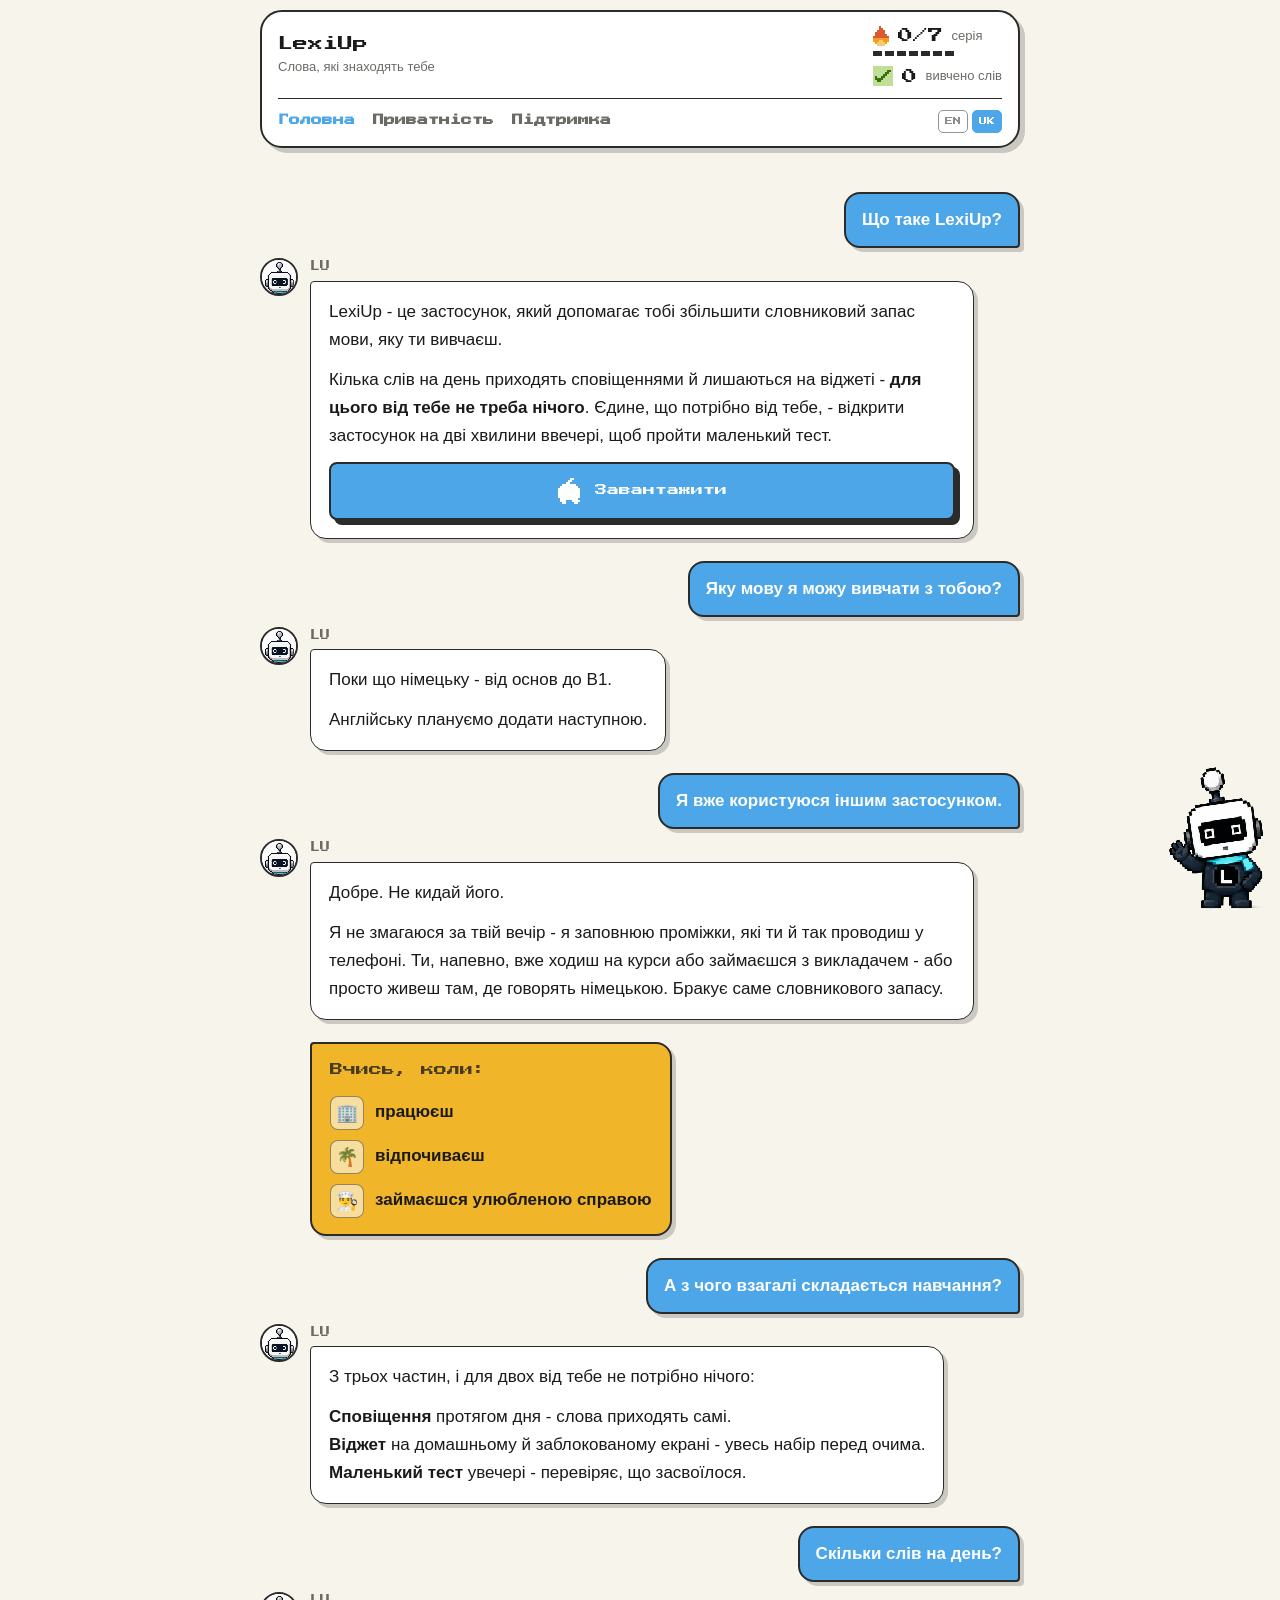
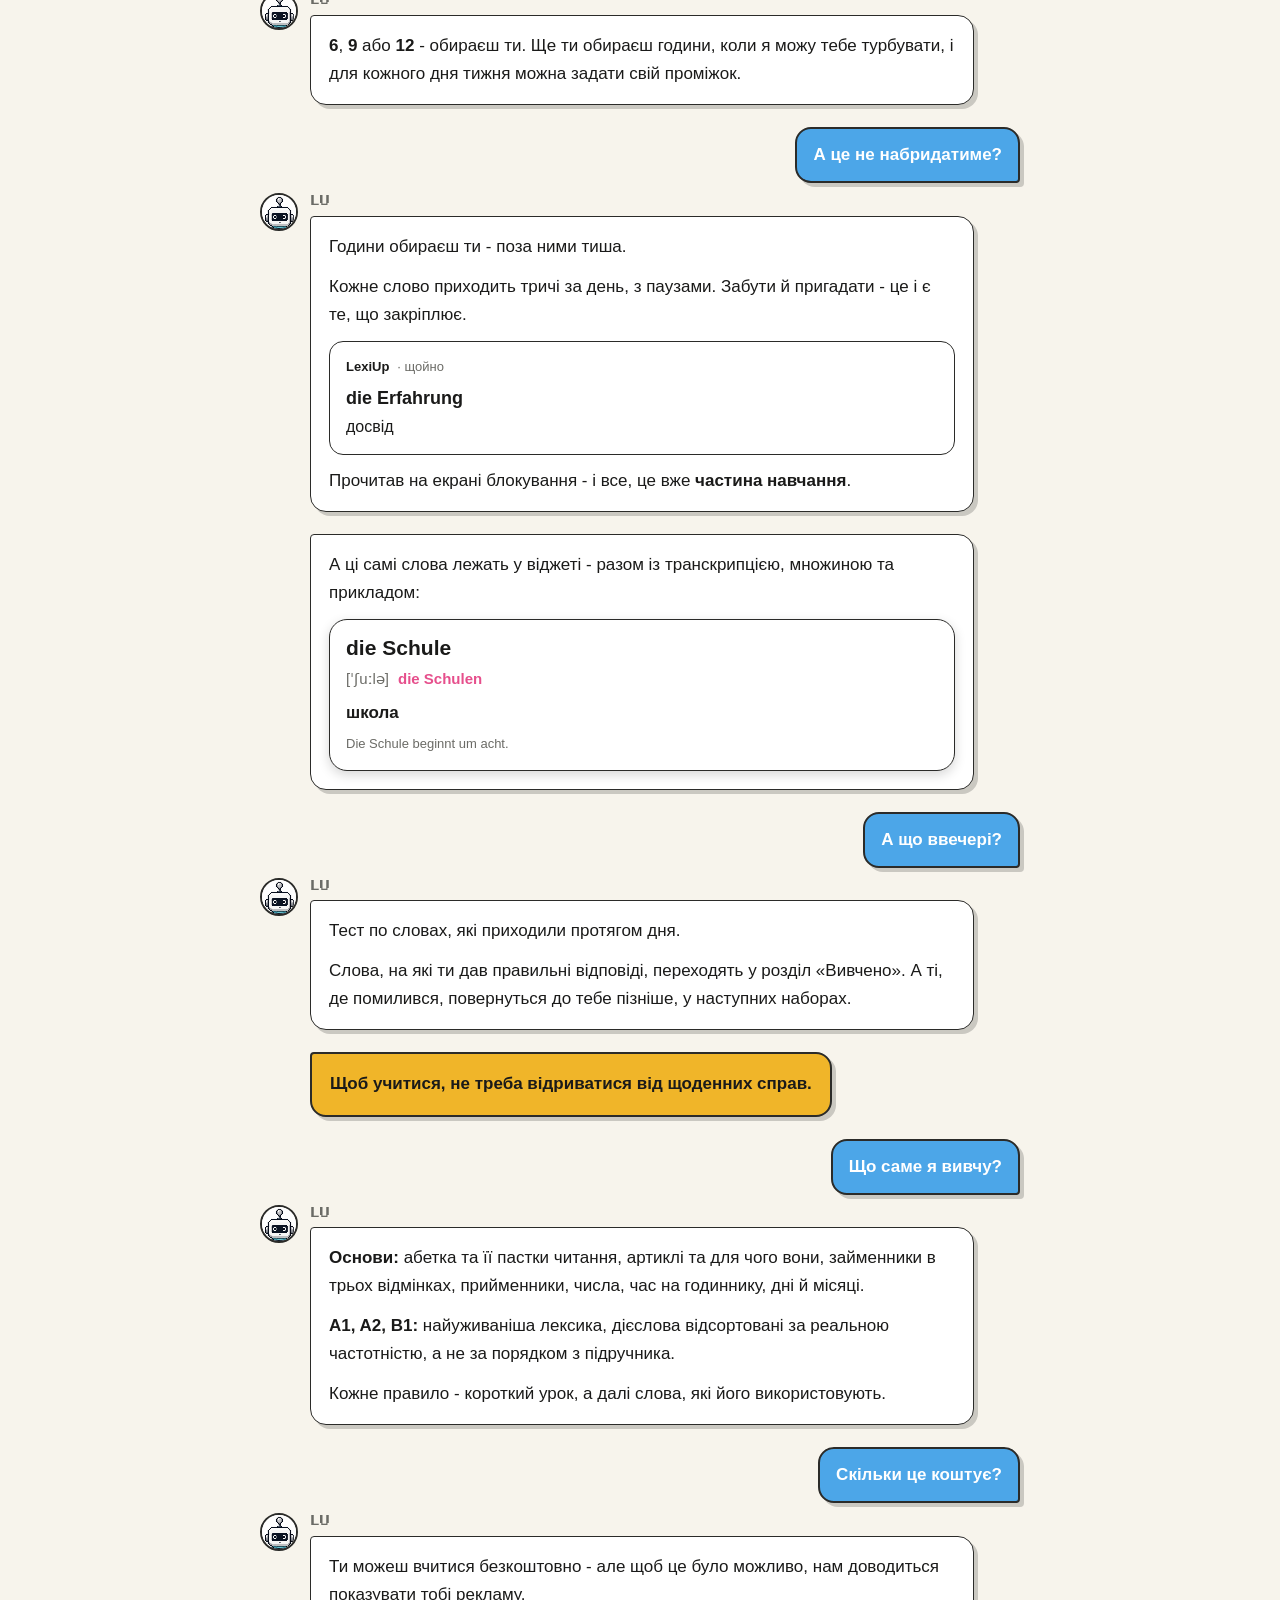
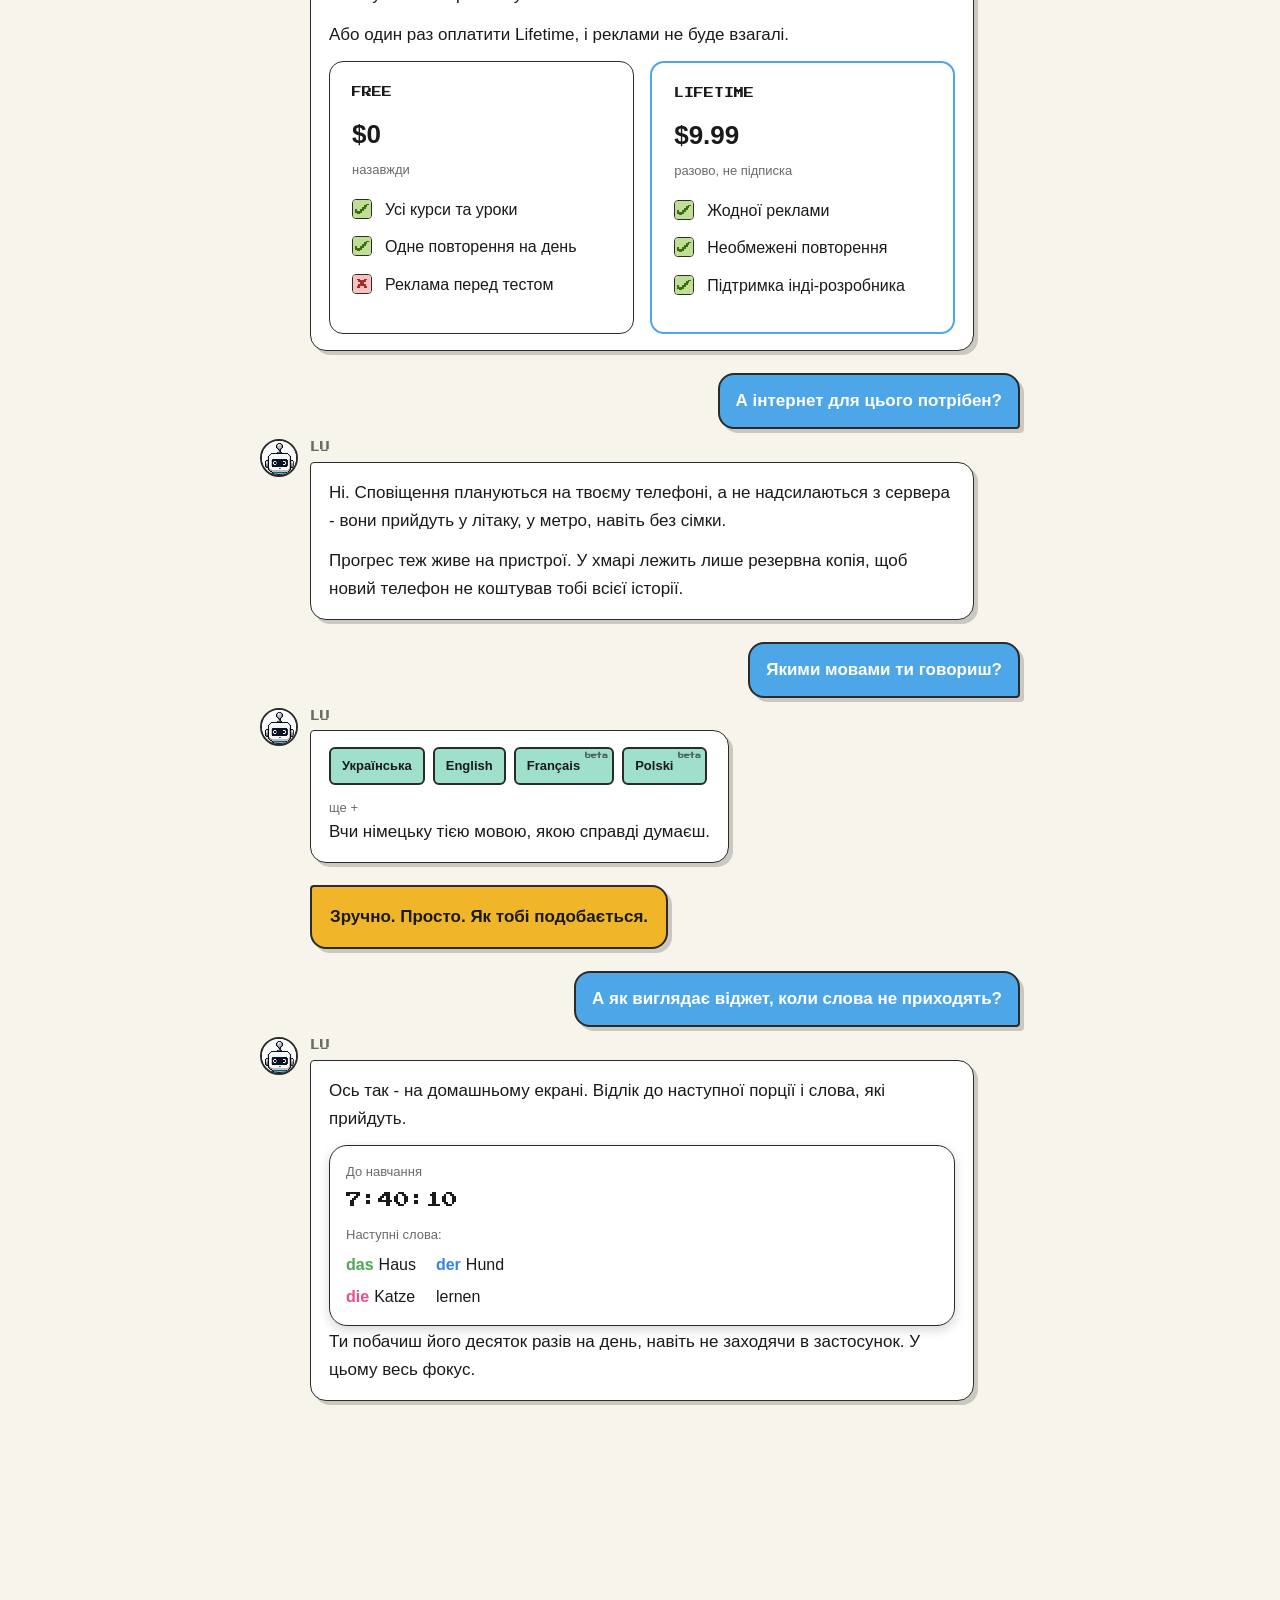
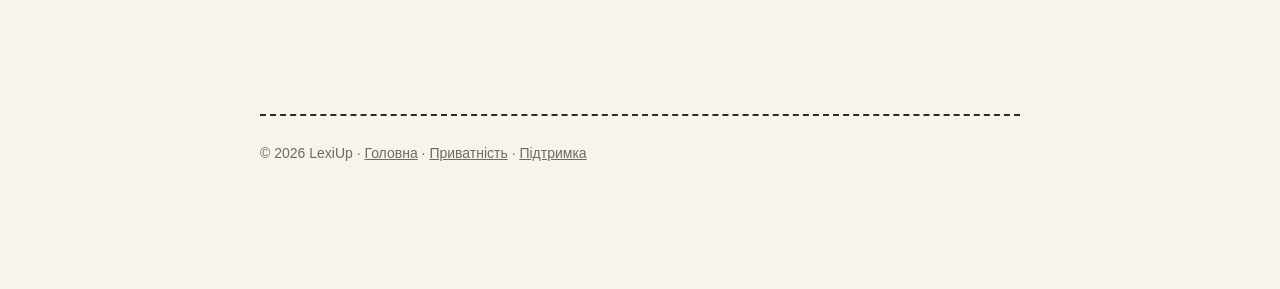
==== ua/index.html @ 1f59432d "site: the squash works on the left pose too The per-pose sway is three classes deep, the poke rule w" ====
<!DOCTYPE html>
<html lang="uk">
<head>
<meta charset="utf-8">
<meta name="viewport" content="width=device-width, initial-scale=1">
<link rel="icon" type="image/png" href="/assets/LU_Avatar.png">
<link rel="apple-touch-icon" href="/assets/LU_Avatar.png">
<title>LexiUp - розмова з ЛУ</title>
<style>
@font-face {
    font-family: "PressStart2P";
    src: url("/assets/PressStart2P-Regular.ttf") format("truetype");
    font-display: swap;
}

:root {
    /* Straight from PixelKit.swift */
    --bg: #f7f4ec;
    --card: #ffffff;
    --outline: #2b2b29;
    --shadow: rgba(43, 43, 41, 0.22);
    --text: #1a1a19;
    --muted: #6b6b66;
    --accent: #4ca6e8;
    --mint: #9ee0cc;
    --success: #70bf45;
    --celebrate: #f0b529;
    --der: #3385e6;
    --die: #e64f8c;
    --das: #4ca854;
}

@media (prefers-color-scheme: dark) {
    :root {
        --bg: #171714;
        --card: #262624;
        --outline: #70706b;
        --shadow: rgba(112, 112, 107, 0.22);
        --text: #f2f0ea;
        --muted: #9a9a92;
    }
}

* { box-sizing: border-box; }

body {
    margin: 0;
    padding: 0 20px 72px;
    background: var(--bg);
    color: var(--text);
    font: 17px/1.65 -apple-system, BlinkMacSystemFont, "Segoe UI", Roboto, sans-serif;
    -webkit-text-size-adjust: 100%;
}

.wrap { max-width: 760px; margin: 0 auto; }

/* ---- header ---- */

.topbar {
    display: flex;
    align-items: center;
    gap: 16px;
    padding: 34px 0 22px;
    flex-wrap: wrap;
}

.topbar img {
    width: 56px;
    height: 56px;
    border-radius: 50%;
    border: 2px solid var(--outline);
    background: var(--card);
    box-shadow: 4px 4px 0 var(--shadow);
    image-rendering: pixelated;
}

.name {
    font-family: "PressStart2P", ui-monospace, monospace;
    font-size: 18px;
    line-height: 1.3;
}

.tag { color: var(--muted); font-size: 14px; margin-top: 6px; }

/* ---- app-style progress chips (a mock of the app header, sample numbers) ---- */

.stats { margin-left: auto; display: flex; gap: 10px; }

.stat {
    display: flex;
    align-items: center;
    gap: 7px;
    background: var(--card);
    border: 2px solid var(--outline);
    border-radius: 8px;
    padding: 8px 11px;
    box-shadow: 3px 3px 0 var(--shadow);
}

.stat .num {
    font-family: "PressStart2P", ui-monospace, monospace;
    font-size: 12px;
    line-height: 1;
}

.stat .cap { font-size: 10px; color: var(--muted); line-height: 1.2; }
.stat .glyph { width: 16px; height: 16px; }

.bar {
    display: flex;
    align-items: center;
    gap: 10px;
    flex-wrap: wrap;
    padding: 4px 0 14px;
    margin-bottom: 30px;
    border-bottom: 2px solid var(--outline);
}

.langswitch { margin-left: auto; display: flex; gap: 6px; }

.langswitch a {
    font-family: "PressStart2P", ui-monospace, monospace;
    font-size: 9px;
    text-decoration: none;
    color: var(--text);
    border: 2px solid var(--outline);
    border-radius: 5px;
    padding: 7px 8px;
    background: var(--card);
}

.langswitch a.on { background: var(--accent); color: #fff; }

nav { display: flex; gap: 10px; flex-wrap: wrap; }

nav a {
    font-size: 13px;
    font-weight: 600;
    text-decoration: none;
    color: var(--text);
    background: var(--card);
    border: 2px solid var(--outline);
    border-radius: 6px;
    padding: 8px 14px;
    box-shadow: 3px 3px 0 var(--shadow);
    transition: transform .08s ease-out, box-shadow .08s ease-out;
}

nav a:hover { transform: translate(1px, 1px); box-shadow: 2px 2px 0 var(--shadow); }
nav a.current { background: var(--accent); color: #fff; }

/* ---- type ---- */

h1 {
    font-family: "PressStart2P", ui-monospace, monospace;
    font-size: 23px;
    line-height: 1.55;
    margin: 0 0 18px;
}

h2 {
    font-size: 21px;
    margin: 52px 0 14px;
    padding-left: 12px;
    border-left: 4px solid var(--accent);
}

h3 { font-size: 17px; margin: 26px 0 8px; }

.lede { font-size: 19px; line-height: 1.6; color: var(--text); margin-bottom: 26px; }

.updated {
    display: inline-block;
    font-family: "PressStart2P", ui-monospace, monospace;
    font-size: 9px;
    color: var(--muted);
    border: 2px solid var(--outline);
    border-radius: 5px;
    padding: 6px 9px;
    margin-bottom: 30px;
}

p { margin: 0 0 16px; }
ul { margin: 0 0 16px; padding-left: 22px; }
li { margin-bottom: 9px; }
a { color: var(--accent); }

/* ---- App Store button ---- */

.getwrap { margin: 30px 0 8px; }

.get {
    display: inline-flex;
    align-items: center;
    gap: 13px;
    text-decoration: none;
    background: var(--accent);
    color: #fff;
    border: 2px solid var(--outline);
    border-radius: 8px;
    padding: 14px 22px;
    box-shadow: 5px 5px 0 var(--outline);
    transition: transform .08s ease-out, box-shadow .08s ease-out;
}

.get:hover { transform: translate(2px, 2px); box-shadow: 3px 3px 0 var(--outline); }
.get .apple { display: block; }
.get .small { font-size: 11px; opacity: .9; line-height: 1.2; }
.get .big { font-family: "PressStart2P", ui-monospace, monospace; font-size: 12px; margin-top: 5px; }

.soon {
    display: inline-block;
    font-size: 12px;
    font-weight: 600;
    color: var(--text);
    background: var(--celebrate);
    border: 2px solid var(--outline);
    border-radius: 5px;
    padding: 4px 9px;
    margin-left: 12px;
    vertical-align: middle;
}

.getnote { color: var(--muted); font-size: 14px; margin-top: 14px; }

/* ---- sticker card ---- */

.card {
    background: var(--card);
    border: 1.5px solid var(--outline);
    border-radius: 14px;
    padding: 22px 24px;
    margin: 26px 0;
    box-shadow: 4px 4px 0 var(--shadow);
}

.card p:last-child, .card ul:last-child, .card .feature:last-child { margin-bottom: 0; }
.card h3:first-child { margin-top: 0; }

/* ---- numbered steps ---- */

.steps { display: grid; gap: 16px; margin: 26px 0; }

.step {
    display: flex;
    gap: 16px;
    align-items: flex-start;
    background: var(--card);
    border: 1.5px solid var(--outline);
    border-radius: 14px;
    padding: 20px 22px;
    box-shadow: 4px 4px 0 var(--shadow);
}

.step .n {
    flex: none;
    width: 34px;
    height: 34px;
    display: grid;
    place-items: center;
    font-family: "PressStart2P", ui-monospace, monospace;
    font-size: 13px;
    color: #fff;
    background: var(--accent);
    border: 2px solid var(--outline);
    border-radius: 7px;
}

.step h3 { margin: 2px 0 6px; font-size: 17px; }
.step p { margin: 0; color: var(--muted); font-size: 16px; }

/* ---- phone mock: a push and the widget ---- */

.mock { display: grid; gap: 14px; margin: 26px 0; }

.push {
    background: var(--card);
    border: 1.5px solid var(--outline);
    border-radius: 14px;
    padding: 14px 16px;
    box-shadow: 4px 4px 0 var(--shadow);
}

.push .head {
    display: flex;
    align-items: center;
    gap: 8px;
    font-size: 13px;
    color: var(--muted);
    margin-bottom: 7px;
}

.push .head b { color: var(--text); font-size: 13px; }
.push .word { font-size: 18px; font-weight: 700; }
.push .tr { color: var(--muted); font-size: 16px; }

.chip {
    display: inline-block;
    font-size: 13px;
    font-weight: 700;
    color: #fff;
    border-radius: 4px;
    padding: 2px 7px;
    margin-right: 7px;
}

.chip.der { background: var(--der); }
.chip.die { background: var(--die); }
.chip.das { background: var(--das); }

/* ---- feature ticks ---- */

.feature { display: flex; gap: 13px; align-items: flex-start; margin-bottom: 15px; }
.feature:last-child { margin-bottom: 0; }

/* The app's own glyphs - PixelGlyph.check and .cross - rather than a shape
   faked with pseudo-elements, which distorted at smaller sizes. */
.gtick {
    flex: none;
    display: block;
    margin-top: 3px;
    border: 1.5px solid var(--outline);
    border-radius: 4px;
}

/* ---- pricing ---- */

.plans { display: grid; grid-template-columns: 1fr 1fr; gap: 16px; margin: 26px 0; }

.plan {
    background: var(--card);
    border: 1.5px solid var(--outline);
    border-radius: 14px;
    padding: 22px;
    box-shadow: 4px 4px 0 var(--shadow);
}

.plan.best { border: 2.5px solid var(--accent); }

.plan .ptitle {
    font-family: "PressStart2P", ui-monospace, monospace;
    font-size: 10px;
    margin-bottom: 12px;
}

.plan .price { font-size: 26px; font-weight: 800; margin-bottom: 4px; }
.plan .per { color: var(--muted); font-size: 13px; margin-bottom: 16px; }
.plan .feature { font-size: 16px; margin-bottom: 11px; }
.plan .gtick { margin-top: 2px; }

/* ---- languages ---- */

.langs { display: flex; flex-wrap: wrap; gap: 8px; }

.lang {
    font-size: 13px;
    font-weight: 600;
    border: 2px solid var(--outline);
    border-radius: 6px;
    padding: 6px 11px;
    background: var(--mint);
    color: #1a1a19;
}

/* ---- callout ---- */

.note {
    border-left: 4px solid var(--celebrate);
    background: var(--card);
    border-radius: 0 10px 10px 0;
    padding: 16px 18px;
    margin: 24px 0;
}

.note p:last-child { margin-bottom: 0; }

/* ---- footer ---- */

footer {
    margin-top: 68px;
    padding-top: 26px;
    border-top: 2px dashed var(--outline);
    color: var(--muted);
    font-size: 14px;
}

footer a { color: var(--muted); }

/* LU stands in the footer's corner - part of the page, not fixed to the
   window, where he floated over the conversation while scrolling. The slow
   sway is the only motion on the page. */
footer { position: relative; padding-right: 150px; padding-bottom: 34px; }

/* Back to the screen's corner - it framed him better than the footer did.
   Fixed, so he stays in the corner while the conversation scrolls past. */
.footsig {
    position: fixed;
    right: -26px;
    bottom: -24px;
    width: 168px;
    z-index: 5;
    transition: transform .44s cubic-bezier(.45, 0, .55, 1);
}

/* The sway lives on the image so the wrapper's transform is free for the
   escape - two animations on one element would fight. */
.footsig img { transform-origin: bottom center; }

/* Each pose sways on its own, mirrored, so the left one leans into the page
   the way the right one does. Stated per pose rather than on the shared
   selector - the later .footsig img rule made that ambiguous. */
.footsig .lu-r { animation: lu-sway 4.5s ease-in-out infinite; }
.footsig.left .lu-l { animation: lu-sway-l 4.5s ease-in-out infinite; }

/* Two poses, one per side. Both ship in the markup so the swap has nothing
   to load at the moment he lands. */
.footsig .lu-l { display: none; }
.footsig.left .lu-r { display: none; }
.footsig.left .lu-l { display: block; }

/* Second post: the other bottom corner. Two only, so it reads as a dash
   from one side to the other rather than random hopping. */
.footsig.left { left: -26px; right: auto; }

/* Off through the side edge, then back in from the opposite one. Both
   classes want the same offsets: leaving right and arriving from the right
   are the same position. */
.footsig.escaping, .footsig.entering { transform: translateX(190%); }
.footsig.left.escaping, .footsig.left.entering { transform: translateX(-190%); }
.footsig.no-anim { transition: none; }

/* Smear on the way out: he crouches, then stretches along the direction of
   travel and blurs, the way a sprite reads as fast. */
.footsig.escaping .lu-r,
.footsig.escaping .lu-l { animation: lu-dash .44s cubic-bezier(.5, 0, .9, .6) both; }

@keyframes lu-dash {
    0%   { transform: scale(1, 1);        filter: none; }
    22%  { transform: scale(.86, 1.12);   filter: none; }
    55%  { transform: scale(1.32, .84);   filter: blur(1.5px); }
    100% { transform: scale(1.55, .74);   filter: blur(3px); }
}

/* And settles on arrival instead of appearing rigid. */
.footsig.arriving .lu-r,
.footsig.arriving .lu-l { animation: lu-land .34s ease-out both; }

@keyframes lu-land {
    0%   { transform: scale(1.4, .8); filter: blur(2px); }
    60%  { transform: scale(.94, 1.06); filter: none; }
    100% { transform: scale(1, 1); filter: none; }
}

.footsig img { display: block; width: 100%; image-rendering: pixelated; }

/* Tap him and he says something. The bubble is a plain sibling, hidden until
   JS shows it - with JS off he is simply a picture. */
.footsig { cursor: pointer; -webkit-tap-highlight-color: transparent; }
/* Both poses, and specific enough to beat the per-pose sway: on the left
   that rule is three classes deep and was winning. */
.footsig.poked .lu-r,
.footsig.poked.left .lu-l { animation: lu-poke .32s ease-out; }

@keyframes lu-poke {
    0%   { transform: scale(1, 1); }
    35%  { transform: scale(1.06, .92); }
    70%  { transform: scale(.97, 1.04); }
    100% { transform: scale(1, 1); }
}

.lusay {
    position: fixed;
    z-index: 6;
    right: 118px;
    bottom: 92px;
    max-width: 210px;
    background: var(--card);
    border: 2px solid var(--outline);
    border-radius: 14px 14px 4px 14px;
    box-shadow: 4px 4px 0 var(--shadow);
    padding: 10px 13px;
    font-size: 14px;
    font-weight: 600;
    line-height: 1.4;
    opacity: 0;
    transform: translateY(6px);
    transition: opacity .18s ease-out, transform .18s ease-out;
    pointer-events: none;
    z-index: 2;
}

.lusay.on { opacity: 1; transform: none; }

.lusay.left {
    left: 104px;
    right: auto;
    bottom: 104px;
    border-radius: 14px 14px 14px 4px;
}

@media (max-width: 560px) {
    .lusay { right: 104px; bottom: 80px; max-width: 175px; font-size: 13px; }
    .lusay.left { left: 74px; bottom: 92px; }
}

@keyframes lu-sway {
    0%, 100% { transform: rotate(-3.5deg); }
    50%      { transform: rotate(3.5deg); }
}

@keyframes lu-sway-l {
    0%, 100% { transform: rotate(3.5deg); }
    50%      { transform: rotate(-3.5deg); }
}

@media (prefers-reduced-motion: reduce) {
    .footsig img { animation: none !important; filter: none !important; }
    .footsig { transition: none; }
}

@media (max-width: 560px) {
    footer { padding-right: 20px; }

    /* No negative offset here: the phone's bottom edge cut his legs off.
       He stands fully visible, just smaller. */
    .footsig { width: 118px; right: -14px; bottom: 10px; }
}

code {
    font-family: ui-monospace, SFMono-Regular, Menlo, monospace;
    font-size: 15px;
    background: var(--card);
    border: 1px solid var(--outline);
    border-radius: 5px;
    padding: 1px 6px;
}

@media (max-width: 560px) {
    .name { font-size: 15px; }
    h1 { font-size: 17px; line-height: 1.6; }
    h2 { font-size: 19px; }
    .lede { font-size: 17px; }
    .plans { grid-template-columns: 1fr; }
    .topbar img { width: 48px; height: 48px; }
    .topbar { padding: 26px 0 16px; }
    nav a { font-size: 12px; padding: 7px 11px; }
    .langswitch a { padding: 6px 7px; }
}

/* ---- the app's header card ---- */

/* Fixed, not sticky: out of the document flow, so shrinking it cannot
   change the page height and cannot move the scroll position. That is the
   whole reason the collapse is safe now. */
.stickyhead {
    position: fixed;
    top: 0;
    left: 0;
    right: 0;
    z-index: 100;
    background: var(--bg);
    padding: 10px 20px 0;
}

.stickyhead > .appcard { max-width: 760px; margin: 0 auto; }

/* Space is reserved once, for the EXPANDED height, and never changes. The
   collapsed header simply leaves a band of page background behind it, which
   is invisible because it is the same colour. */
/* display:none cannot be animated, so everything that disappears collapses
   through max-height and opacity instead. The header is fixed, so none of
   this moves the page. */
.appcard { transition: padding .22s ease; }

.appcard .bar,
.who-goal,
.srow .cap,
.segs {
    overflow: hidden;
    transition: max-height .24s ease, max-width .24s ease, opacity .18s ease,
                margin .24s ease, padding .24s ease, border-width .24s ease;
}

.appcard .bar { max-height: 70px; opacity: 1; }
.who-goal { max-height: 30px; opacity: 1; }
.srow .cap { max-height: 24px; max-width: 220px; opacity: 1; }
.segs { max-height: 16px; opacity: 1; }

#head.collapsed .appcard { padding-top: 10px; padding-bottom: 10px; }
#head.collapsed .bar { max-height: 0; opacity: 0; margin-top: 0; padding-top: 0; border-top-width: 0; }
#head.collapsed .who-goal { max-height: 0; opacity: 0; margin-top: 0; }
/* The app passes caption: nil in compact - the label does not exist, so it
   takes no width either. Collapsing only the height left the row stretched
   with a gap on the right. */
#head.collapsed .srow .cap { max-height: 0; max-width: 0; opacity: 0; margin: 0; }
#head.collapsed .segs { max-height: 0; opacity: 0; margin-top: 0; }

/* The two stats sit side by side once their captions are gone, otherwise
   the card stays as tall as it was and the collapse buys nothing. */
.appstats { transition: gap .24s ease; }
#head.collapsed .appstats { flex-direction: row; align-items: center; gap: 12px; }
#head.collapsed .srow { gap: 7px; }
#head.collapsed .who-name { font-size: 13px; }
#head.collapsed .appcard { padding-top: 9px; padding-bottom: 9px; }
#head.collapsed .cardtop { gap: 12px; }

/* The nav is the header's bottom section, the way the cheat sheets are in
   the app: a divider, then one flat row - not a second deck of buttons. */
.appcard .bar {
    margin: 11px 0 0;
    padding: 11px 0 0;
    border-top: 1.5px solid var(--outline);
    border-bottom: 0;
    display: flex;
    align-items: center;
    gap: 16px;
}

.appcard nav { gap: 18px; }

.appcard nav a {
    background: none;
    border: 0;
    box-shadow: none;
    padding: 0;
    font-family: "PressStart2P", ui-monospace, monospace;
    font-size: 11px;
    color: var(--muted);
}

.appcard nav a:hover { transform: none; box-shadow: none; color: var(--text); }
.appcard nav a.current { background: none; color: var(--accent); }

.appcard .langswitch { gap: 4px; }

.appcard .langswitch a {
    background: none;
    border: 1.5px solid var(--outline);
    opacity: .5;
    padding: 4px 6px;
    font-size: 8px;
}

.appcard .langswitch a.on { background: var(--accent); border-color: var(--accent); color: #fff; opacity: 1; }


.appcard {
    display: flex;
    flex-direction: column;
    gap: 0;
    background: var(--card);
    border: 2px solid var(--outline);
    border-radius: 22px;
    padding: 13px 16px;
    box-shadow: 5px 5px 0 var(--shadow);
}

.cardtop { display: flex; align-items: center; gap: 14px; }

.appcard .ava {
    flex: none;
    width: 54px;
    height: 54px;
    border-radius: 50%;
    border: 2px solid var(--outline);
    background: var(--bg);
    image-rendering: pixelated;
    transition: width .18s ease-out, height .18s ease-out;
}

.who-name {
    font-family: "PressStart2P", ui-monospace, monospace;
    font-size: 15px;
    line-height: 1.3;
}
.who-goal { font-size: 13px; color: var(--muted); margin-top: 3px; }

.appstats { margin-left: auto; display: flex; flex-direction: column; gap: 9px; }

.srow { display: flex; align-items: center; gap: 9px; }
.srow .g { flex: none; display: block; }
.srow .num { font-family: "PressStart2P", ui-monospace, monospace; font-size: 15px; line-height: 1; }
.srow .cap { font-size: 13px; color: var(--muted); white-space: nowrap; }

/* segmented progress bar, same idea as PixelProgressBar */
.segs { display: flex; gap: 3px; margin-top: 5px; }
.seg { width: 9px; height: 5px; background: var(--outline); opacity: .18; }
.seg.on { background: var(--celebrate); opacity: 1; }

@media (max-width: 560px) {
    .who-name { font-size: 12px; }
    .who-goal { font-size: 12px; }
    .srow .cap { font-size: 11px; }
    .srow .num { font-size: 13px; }
    /* gap must stay 0: the card is a column, and a flex gap survives even
       when the collapsed nav has zero height - that was the empty band
       under the row. */
    .appcard { gap: 0; padding: 12px; border-radius: 18px; }
    .appcard .ava { width: 44px; height: 44px; }
}

@media (max-width: 560px) {
    .appcard nav { gap: 12px; }
    .appcard nav a { font-size: 9px; }
    .appcard .bar { gap: 10px; }
}

@media (max-width: 400px) {
    .srow .cap { display: none; }
    .appcard nav a { font-size: 8px; }
}

body { padding-bottom: 90px; }

.thread { display: flex; flex-direction: column; gap: 22px; margin-top: 26px; }

/* Messages ride above LU: he stays in the corner and they slide over him,
   so he never covers what you are reading. */
.turn { position: relative; z-index: 1; }

/* A question sits close to the answer it belongs to, not evenly spaced
   between neighbours. */
.turn.q { margin-bottom: -12px; }
.turn { display: flex; flex-direction: column; gap: 10px; }

.me { align-self: flex-end; max-width: 82%; }

.me .bubble {
    background: var(--accent);
    color: #fff;
    border: 2px solid var(--outline);
    border-radius: 16px 16px 4px 16px;
    padding: 12px 16px;
    box-shadow: 4px 4px 0 var(--shadow);
    font-weight: 600;
}

.lu { display: flex; gap: 12px; align-items: flex-start; max-width: 94%; }

.lu img {
    flex: none;
    width: 38px;
    height: 38px;
    border-radius: 50%;
    border: 2px solid var(--outline);
    background: var(--card);
    image-rendering: pixelated;
}

.lu .bubble {
    background: var(--card);
    border: 1.5px solid var(--outline);
    border-radius: 4px 16px 16px 16px;
    padding: 16px 18px;
    box-shadow: 4px 4px 0 var(--shadow);
}

/* Consecutive messages from the same sender: indented to the bubble column,
   no repeated avatar or name. */
.lu.same { padding-left: 50px; }

.lu .bubble p { margin-bottom: 12px; }
.lu .bubble p:last-child { margin-bottom: 0; }

.who {
    font-family: "PressStart2P", ui-monospace, monospace;
    font-size: 10px;
    color: var(--muted);
    margin-bottom: 6px;
}

/* "LU is typing" - three dots in a bubble, shown for a beat before the
   answer replaces them. Same idea as the onboarding chat in the app. */
.typing {
    display: none;
    gap: 5px;
    align-items: center;
    width: fit-content;
    background: var(--card);
    border: 1.5px solid var(--outline);
    border-radius: 4px 16px 16px 16px;
    box-shadow: 4px 4px 0 var(--shadow);
    padding: 15px 18px;
}

.typing span {
    width: 8px;
    height: 8px;
    border-radius: 50%;
    background: var(--muted);
    animation: lu-type 1.1s ease-in-out infinite;
}

.typing span:nth-child(2) { animation-delay: .18s; }
.typing span:nth-child(3) { animation-delay: .36s; }

@keyframes lu-type {
    0%, 60%, 100% { opacity: .3; transform: translateY(0); }
    30%           { opacity: 1;  transform: translateY(-4px); }
}

.turn.typing-now .typing { display: flex; }

/* The visitor's own line types too - in his colours, and on his side. */
.me-typing {
    margin-left: auto;
    background: var(--accent);
    border-width: 2px;
    border-radius: 16px 16px 4px 16px;
}

.me-typing span { background: rgba(255,255,255,.85); }
.turn.typing-now .bubble { display: none; }

/* The dots do not vanish - they fade and shrink toward their anchor while
   the message rises into their place, so the swap reads as one movement. */
.typing {
    transition: opacity .17s ease-out, transform .17s ease-out;
    transform-origin: left center;
}

.me-typing { transform-origin: right center; }
.turn.typing-out .typing { opacity: 0; transform: scale(.86); }

.turn .bubble { transition: opacity .24s ease-out, transform .24s ease-out; }

.js .turn:not(.seen) .bubble,
.turn.typing-now .bubble { opacity: 0; transform: translateY(6px) scale(.985); }

.turn.seen:not(.typing-now) .bubble { opacity: 1; transform: none; }

@media (prefers-reduced-motion: reduce) {
    .typing span { animation: none; }
}

/* reveal on scroll - opt-in, never a blocker */
@media (prefers-reduced-motion: no-preference) {
    .js .turn { opacity: 0; transform: translateY(14px); transition: opacity .45s ease-out, transform .45s ease-out; }
    .js .turn.seen { opacity: 1; transform: none; }
}

.plans { margin: 4px 0 0; }
.plan { box-shadow: none; }
.getwrap { margin: 10px 0 2px; }

/* One label, one line: .small and .big were inline spans, so the two lines
   ran into each other. */
.get .big { font-family: "PressStart2P", ui-monospace, monospace; font-size: 12px; margin: 0; }

/* Full width of the bubble - an inline-flex button floated in the middle of
   a message looked like a stray chip. */
.getwrap .get { display: flex; width: 100%; justify-content: center; }

.bubble.shout { background: var(--celebrate); border-width: 2px; }

.shout-lead {
    font-family: "PressStart2P", ui-monospace, monospace;
    font-size: 13px;
    line-height: 1.5;
    color: rgba(26,26,25,.78);
    margin: 0 0 16px !important;
}

/* Same size and leading as any other message: the yellow already carries
   the emphasis, a second signal in the type only made the page louder. */
.shout-big {
    font-size: 17px;
    font-weight: 700;
    line-height: 1.65;
    color: #1a1a19;
    margin: 0 !important;
}

.bubble.shout .whens { display: grid; gap: 10px; }

.bubble.shout .when {
    display: flex;
    align-items: center;
    gap: 11px;
    font-size: 17px;
    font-weight: 600;
    line-height: 1.35;
    color: #1a1a19;
}

.lang { position: relative; }

/* Pinned to the corner rather than stacked under the name, which made the
   chip taller than its neighbours. */
.lang.beta { padding-right: 32px; }

.lang i {
    position: absolute;
    top: 3px;
    right: 5px;
    font-style: normal;
    font-family: "PressStart2P", ui-monospace, monospace;
    font-size: 6px;
    opacity: .6;
    letter-spacing: -0.5px;
}

.more { margin-top: 12px; }

.more summary {
    cursor: pointer;
    font-size: 13px;
    color: var(--muted);
    list-style: none;
}

.more summary::-webkit-details-marker { display: none; }
.more summary::after { content: " +"; }
.more[open] summary::after { content: " -"; }
.more .langs { margin-top: 10px; }

.bubble.shout .when .ic {
    flex: none;
    width: 34px;
    height: 34px;
    display: grid;
    place-items: center;
    font-size: 18px;
    background: rgba(255,255,255,.55);
    border: 1.5px solid rgba(26,26,25,.45);
    border-radius: 8px;
}

/* ---- widget showing the current word: the systemSmall/Medium layout ---- */

.wcard { margin: 4px 0 2px; }
.wcard .wtitle { font-size: 21px; font-weight: 700; line-height: 1.2; }
.wcard .wtitle .art { margin-right: 6px; }
.wcard .wmeta { display: flex; gap: 9px; align-items: baseline; margin-top: 6px; font-size: 15px; }
.wcard .ipa { color: var(--muted); }
.wcard .plural { color: var(--die); font-weight: 600; }
.wcard .wtr { font-size: 17px; font-weight: 700; margin-top: 8px; }
.wcard .wex { font-size: 13px; color: var(--muted); margin-top: 6px; }

/* ---- home screen widget, same layout as the onboarding mock ---- */

.widget {
    background: var(--card);
    border: 1.5px solid var(--outline);
    border-radius: 18px;
    padding: 15px 16px;
    box-shadow: 0 4px 12px rgba(0,0,0,.16);
    margin: 4px 0 2px;
}

/* An iOS notification is a bold title and a plain body - nothing else. */
.push .tr { color: var(--text); font-style: normal; }

.widget .cd-cap { font-size: 13px; color: var(--muted); }
.widget .cd { font-family: "PressStart2P", ui-monospace, monospace; font-size: 16px; margin: 5px 0 10px; }
.widget .nx { font-size: 13px; color: var(--muted); margin-bottom: 7px; }
.wcols { display: flex; gap: 20px; }
.wcol { display: flex; flex-direction: column; gap: 5px; }
.wword { font-size: 16px; }
.wword .art { font-weight: 700; margin-right: 5px; }
.wword .art.der { color: var(--der); }
.wword .art.die { color: var(--die); }
.wword .art.das { color: var(--das); }

@media (max-width: 560px) {
    .stats { margin-left: 0; width: 100%; }
    .stat { flex: 1; }
}
</style>
</head>
<body>
<div class="wrap">

<svg width="0" height="0" style="position:absolute" aria-hidden="true"><symbol id="gcheck" viewBox="0 0 20 20"><rect x="0" y="0" width="20" height="2" fill="#BFDE96"/><rect x="0" y="2" width="20" height="2" fill="#BFDE96"/><rect x="0" y="4" width="14" height="2" fill="#BFDE96"/><rect x="14" y="4" width="4" height="2" fill="#3B6E12"/><rect x="18" y="4" width="2" height="2" fill="#BFDE96"/><rect x="0" y="6" width="12" height="2" fill="#BFDE96"/><rect x="12" y="6" width="4" height="2" fill="#3B6E12"/><rect x="16" y="6" width="4" height="2" fill="#BFDE96"/><rect x="0" y="8" width="10" height="2" fill="#BFDE96"/><rect x="10" y="8" width="4" height="2" fill="#3B6E12"/><rect x="14" y="8" width="6" height="2" fill="#BFDE96"/><rect x="0" y="10" width="2" height="2" fill="#BFDE96"/><rect x="2" y="10" width="2" height="2" fill="#3B6E12"/><rect x="4" y="10" width="4" height="2" fill="#BFDE96"/><rect x="8" y="10" width="4" height="2" fill="#3B6E12"/><rect x="12" y="10" width="8" height="2" fill="#BFDE96"/><rect x="0" y="12" width="2" height="2" fill="#BFDE96"/><rect x="2" y="12" width="8" height="2" fill="#3B6E12"/><rect x="10" y="12" width="10" height="2" fill="#BFDE96"/><rect x="0" y="14" width="4" height="2" fill="#BFDE96"/><rect x="4" y="14" width="4" height="2" fill="#3B6E12"/><rect x="8" y="14" width="12" height="2" fill="#BFDE96"/><rect x="0" y="16" width="20" height="2" fill="#BFDE96"/><rect x="0" y="18" width="20" height="2" fill="#BFDE96"/></symbol><symbol id="gcross" viewBox="0 0 20 20"><rect x="0" y="0" width="20" height="2" fill="#F7C2C2"/><rect x="0" y="2" width="20" height="2" fill="#F7C2C2"/><rect x="0" y="4" width="4" height="2" fill="#F7C2C2"/><rect x="4" y="4" width="4" height="2" fill="#A32E2E"/><rect x="8" y="4" width="4" height="2" fill="#F7C2C2"/><rect x="12" y="4" width="4" height="2" fill="#A32E2E"/><rect x="16" y="4" width="4" height="2" fill="#F7C2C2"/><rect x="0" y="6" width="6" height="2" fill="#F7C2C2"/><rect x="6" y="6" width="8" height="2" fill="#A32E2E"/><rect x="14" y="6" width="6" height="2" fill="#F7C2C2"/><rect x="0" y="8" width="8" height="2" fill="#F7C2C2"/><rect x="8" y="8" width="4" height="2" fill="#A32E2E"/><rect x="12" y="8" width="8" height="2" fill="#F7C2C2"/><rect x="0" y="10" width="6" height="2" fill="#F7C2C2"/><rect x="6" y="10" width="8" height="2" fill="#A32E2E"/><rect x="14" y="10" width="6" height="2" fill="#F7C2C2"/><rect x="0" y="12" width="4" height="2" fill="#F7C2C2"/><rect x="4" y="12" width="4" height="2" fill="#A32E2E"/><rect x="8" y="12" width="4" height="2" fill="#F7C2C2"/><rect x="12" y="12" width="4" height="2" fill="#A32E2E"/><rect x="16" y="12" width="4" height="2" fill="#F7C2C2"/><rect x="0" y="14" width="20" height="2" fill="#F7C2C2"/><rect x="0" y="16" width="20" height="2" fill="#F7C2C2"/><rect x="0" y="18" width="20" height="2" fill="#F7C2C2"/></symbol></svg>
<div class="stickyhead" id="head">
    <div class="appcard">
      <div class="cardtop">
        <div>
            <div class="who-name">LexiUp</div>
            <div class="who-goal">Слова, які знаходять тебе</div>
        </div>
        <div class="appstats">
            <div>
                <div class="srow">
                    <svg class="g" viewBox="0 0 16 20" width="16" height="20" shape-rendering="crispEdges" aria-hidden="true"><rect x="6" y="0" width="2" height="2" fill="#D95930"/><rect x="6" y="2" width="4" height="2" fill="#D95930"/><rect x="4" y="4" width="8" height="2" fill="#D95930"/><rect x="2" y="6" width="10" height="2" fill="#D95930"/><rect x="2" y="8" width="12" height="2" fill="#D95930"/><rect x="0" y="10" width="16" height="2" fill="#D95930"/><rect x="0" y="12" width="16" height="2" fill="#F09E26"/><rect x="0" y="14" width="6" height="2" fill="#F09E26"/><rect x="6" y="14" width="4" height="2" fill="#FAC775"/><rect x="10" y="14" width="6" height="2" fill="#F09E26"/><rect x="2" y="16" width="2" height="2" fill="#F09E26"/><rect x="4" y="16" width="8" height="2" fill="#FAC775"/><rect x="12" y="16" width="2" height="2" fill="#F09E26"/><rect x="4" y="18" width="8" height="2" fill="#FAC775"/></svg>
                    <span class="num" id="streak">0/7</span>
                    <span class="cap">серія</span>
                </div>
                <div class="segs" id="segs"><span class="seg" data-i="0"></span><span class="seg" data-i="1"></span><span class="seg" data-i="2"></span><span class="seg" data-i="3"></span><span class="seg" data-i="4"></span><span class="seg" data-i="5"></span><span class="seg" data-i="6"></span></div>
            </div>
            <div class="srow">
                <svg class="g" viewBox="0 0 20 20" width="20" height="20" shape-rendering="crispEdges" aria-hidden="true"><rect x="0" y="0" width="20" height="2" fill="#BFDE96"/><rect x="0" y="2" width="20" height="2" fill="#BFDE96"/><rect x="0" y="4" width="14" height="2" fill="#BFDE96"/><rect x="14" y="4" width="4" height="2" fill="#3B6E12"/><rect x="18" y="4" width="2" height="2" fill="#BFDE96"/><rect x="0" y="6" width="12" height="2" fill="#BFDE96"/><rect x="12" y="6" width="4" height="2" fill="#3B6E12"/><rect x="16" y="6" width="4" height="2" fill="#BFDE96"/><rect x="0" y="8" width="10" height="2" fill="#BFDE96"/><rect x="10" y="8" width="4" height="2" fill="#3B6E12"/><rect x="14" y="8" width="6" height="2" fill="#BFDE96"/><rect x="0" y="10" width="2" height="2" fill="#BFDE96"/><rect x="2" y="10" width="2" height="2" fill="#3B6E12"/><rect x="4" y="10" width="4" height="2" fill="#BFDE96"/><rect x="8" y="10" width="4" height="2" fill="#3B6E12"/><rect x="12" y="10" width="8" height="2" fill="#BFDE96"/><rect x="0" y="12" width="2" height="2" fill="#BFDE96"/><rect x="2" y="12" width="8" height="2" fill="#3B6E12"/><rect x="10" y="12" width="10" height="2" fill="#BFDE96"/><rect x="0" y="14" width="4" height="2" fill="#BFDE96"/><rect x="4" y="14" width="4" height="2" fill="#3B6E12"/><rect x="8" y="14" width="12" height="2" fill="#BFDE96"/><rect x="0" y="16" width="20" height="2" fill="#BFDE96"/><rect x="0" y="18" width="20" height="2" fill="#BFDE96"/></svg>
                <span class="num" id="learned">0</span>
                <span class="cap">вивчено слів</span>
            </div>
        </div>
      </div>
      <div class="bar">
    <nav>
        <a href="/ua/index.html" class="current">Головна</a>
        <a href="/ua/privacy.html">Приватність</a>
        <a href="/ua/support.html">Підтримка</a>
    </nav>
    <div class="langswitch"><a href="/index.html">EN</a><a class="on" href="/ua/index.html">UK</a></div>
</div>
    </div>
</div>

<div class="thread">
<div class="turn q">
    <div class="me">
        <div class="typing me-typing" aria-hidden="true"><span></span><span></span><span></span></div>
        <div class="bubble">Що таке LexiUp?</div>
    </div>
</div>
<div class="turn a">
    <div class="lu">
        <img src="/assets/LU_Avatar.png" alt="">
        <div>
            <div class="who">LU</div>
            <div class="typing" aria-hidden="true"><span></span><span></span><span></span></div>
            <div class="bubble"><p>LexiUp - це застосунок, який допомагає тобі збільшити словниковий запас мови, яку ти вивчаєш.</p><p>Кілька слів на день приходять сповіщеннями й лишаються на віджеті - <strong>для цього від тебе не треба нічого</strong>. Єдине, що потрібно від тебе, - відкрити застосунок на дві хвилини ввечері, щоб пройти маленький тест.</p><div class="getwrap"><a class="get" href="#" aria-disabled="true"><svg class="apple" viewBox="0 0 24 26" width="24" height="26" fill="#fff" shape-rendering="crispEdges" aria-hidden="true"><rect x="12" y="0" width="2" height="2"/><rect x="14" y="0" width="2" height="2"/><rect x="10" y="2" width="2" height="2"/><rect x="12" y="2" width="2" height="2"/><rect x="8" y="4" width="2" height="2"/><rect x="10" y="4" width="2" height="2"/><rect x="4" y="6" width="2" height="2"/><rect x="6" y="6" width="2" height="2"/><rect x="8" y="6" width="2" height="2"/><rect x="10" y="6" width="2" height="2"/><rect x="12" y="6" width="2" height="2"/><rect x="14" y="6" width="2" height="2"/><rect x="16" y="6" width="2" height="2"/><rect x="2" y="8" width="2" height="2"/><rect x="4" y="8" width="2" height="2"/><rect x="6" y="8" width="2" height="2"/><rect x="8" y="8" width="2" height="2"/><rect x="10" y="8" width="2" height="2"/><rect x="12" y="8" width="2" height="2"/><rect x="14" y="8" width="2" height="2"/><rect x="16" y="8" width="2" height="2"/><rect x="18" y="8" width="2" height="2"/><rect x="0" y="10" width="2" height="2"/><rect x="2" y="10" width="2" height="2"/><rect x="4" y="10" width="2" height="2"/><rect x="6" y="10" width="2" height="2"/><rect x="8" y="10" width="2" height="2"/><rect x="10" y="10" width="2" height="2"/><rect x="12" y="10" width="2" height="2"/><rect x="14" y="10" width="2" height="2"/><rect x="16" y="10" width="2" height="2"/><rect x="18" y="10" width="2" height="2"/><rect x="20" y="10" width="2" height="2"/><rect x="0" y="12" width="2" height="2"/><rect x="2" y="12" width="2" height="2"/><rect x="4" y="12" width="2" height="2"/><rect x="6" y="12" width="2" height="2"/><rect x="8" y="12" width="2" height="2"/><rect x="10" y="12" width="2" height="2"/><rect x="12" y="12" width="2" height="2"/><rect x="14" y="12" width="2" height="2"/><rect x="16" y="12" width="2" height="2"/><rect x="18" y="12" width="2" height="2"/><rect x="20" y="12" width="2" height="2"/><rect x="0" y="14" width="2" height="2"/><rect x="2" y="14" width="2" height="2"/><rect x="4" y="14" width="2" height="2"/><rect x="6" y="14" width="2" height="2"/><rect x="8" y="14" width="2" height="2"/><rect x="10" y="14" width="2" height="2"/><rect x="12" y="14" width="2" height="2"/><rect x="14" y="14" width="2" height="2"/><rect x="16" y="14" width="2" height="2"/><rect x="18" y="14" width="2" height="2"/><rect x="20" y="14" width="2" height="2"/><rect x="0" y="16" width="2" height="2"/><rect x="2" y="16" width="2" height="2"/><rect x="4" y="16" width="2" height="2"/><rect x="6" y="16" width="2" height="2"/><rect x="8" y="16" width="2" height="2"/><rect x="10" y="16" width="2" height="2"/><rect x="12" y="16" width="2" height="2"/><rect x="14" y="16" width="2" height="2"/><rect x="16" y="16" width="2" height="2"/><rect x="18" y="16" width="2" height="2"/><rect x="20" y="16" width="2" height="2"/><rect x="0" y="18" width="2" height="2"/><rect x="2" y="18" width="2" height="2"/><rect x="4" y="18" width="2" height="2"/><rect x="6" y="18" width="2" height="2"/><rect x="8" y="18" width="2" height="2"/><rect x="10" y="18" width="2" height="2"/><rect x="12" y="18" width="2" height="2"/><rect x="14" y="18" width="2" height="2"/><rect x="16" y="18" width="2" height="2"/><rect x="18" y="18" width="2" height="2"/><rect x="20" y="18" width="2" height="2"/><rect x="2" y="20" width="2" height="2"/><rect x="4" y="20" width="2" height="2"/><rect x="6" y="20" width="2" height="2"/><rect x="8" y="20" width="2" height="2"/><rect x="10" y="20" width="2" height="2"/><rect x="12" y="20" width="2" height="2"/><rect x="14" y="20" width="2" height="2"/><rect x="16" y="20" width="2" height="2"/><rect x="18" y="20" width="2" height="2"/><rect x="2" y="22" width="2" height="2"/><rect x="4" y="22" width="2" height="2"/><rect x="6" y="22" width="2" height="2"/><rect x="14" y="22" width="2" height="2"/><rect x="16" y="22" width="2" height="2"/><rect x="18" y="22" width="2" height="2"/><rect x="20" y="22" width="2" height="2"/><rect x="4" y="24" width="2" height="2"/><rect x="6" y="24" width="2" height="2"/><rect x="16" y="24" width="2" height="2"/><rect x="18" y="24" width="2" height="2"/></svg><span class="big">Завантажити</span></a></div></div>
        </div>
    </div>
</div>
<div class="turn q">
    <div class="me">
        <div class="typing me-typing" aria-hidden="true"><span></span><span></span><span></span></div>
        <div class="bubble">Яку мову я можу вивчати з тобою?</div>
    </div>
</div>
<div class="turn a">
    <div class="lu">
        <img src="/assets/LU_Avatar.png" alt="">
        <div>
            <div class="who">LU</div>
            <div class="typing" aria-hidden="true"><span></span><span></span><span></span></div>
            <div class="bubble"><p>Поки що німецьку - від основ до B1.</p><p>Англійську плануємо додати наступною.</p></div>
        </div>
    </div>
</div>
<div class="turn q">
    <div class="me">
        <div class="typing me-typing" aria-hidden="true"><span></span><span></span><span></span></div>
        <div class="bubble">Я вже користуюся іншим застосунком.</div>
    </div>
</div>
<div class="turn a">
    <div class="lu">
        <img src="/assets/LU_Avatar.png" alt="">
        <div>
            <div class="who">LU</div>
            <div class="typing" aria-hidden="true"><span></span><span></span><span></span></div>
            <div class="bubble"><p>Добре. Не кидай його.</p><p>Я не змагаюся за твій вечір - я заповнюю проміжки, які ти й так проводиш у телефоні. Ти, напевно, вже ходиш на курси або займаєшся з викладачем - або просто живеш там, де говорять німецькою. Бракує саме словникового запасу.</p></div>
        </div>
    </div>
</div>
<div class="turn">
    <div class="lu same">
        <div class="typing" aria-hidden="true"><span></span><span></span><span></span></div>
        <div class="bubble shout"><p class="shout-lead">Вчись, коли:</p><div class="whens"><div class="when"><span class="ic">&#127970;</span>працюєш</div><div class="when"><span class="ic">&#127796;</span>відпочиваєш</div><div class="when"><span class="ic">&#128104;&#8205;&#127859;</span>займаєшся улюбленою справою</div></div></div>
    </div>
</div>
<div class="turn q">
    <div class="me">
        <div class="typing me-typing" aria-hidden="true"><span></span><span></span><span></span></div>
        <div class="bubble">А з чого взагалі складається навчання?</div>
    </div>
</div>
<div class="turn a">
    <div class="lu">
        <img src="/assets/LU_Avatar.png" alt="">
        <div>
            <div class="who">LU</div>
            <div class="typing" aria-hidden="true"><span></span><span></span><span></span></div>
            <div class="bubble"><p>З трьох частин, і для двох від тебе не потрібно нічого:</p><p><strong>Сповіщення</strong> протягом дня - слова приходять самі.<br><strong>Віджет</strong> на домашньому й заблокованому екрані - увесь набір перед очима.<br><strong>Маленький тест</strong> увечері - перевіряє, що засвоїлося.</p></div>
        </div>
    </div>
</div>
<div class="turn q">
    <div class="me">
        <div class="typing me-typing" aria-hidden="true"><span></span><span></span><span></span></div>
        <div class="bubble">Скільки слів на день?</div>
    </div>
</div>
<div class="turn a">
    <div class="lu">
        <img src="/assets/LU_Avatar.png" alt="">
        <div>
            <div class="who">LU</div>
            <div class="typing" aria-hidden="true"><span></span><span></span><span></span></div>
            <div class="bubble"><p><strong>6</strong>, <strong>9</strong> або <strong>12</strong> - обираєш ти. Ще ти обираєш години, коли я можу тебе турбувати, і для кожного дня тижня можна задати свій проміжок.</p></div>
        </div>
    </div>
</div>
<div class="turn q">
    <div class="me">
        <div class="typing me-typing" aria-hidden="true"><span></span><span></span><span></span></div>
        <div class="bubble">А це не набридатиме?</div>
    </div>
</div>
<div class="turn a">
    <div class="lu">
        <img src="/assets/LU_Avatar.png" alt="">
        <div>
            <div class="who">LU</div>
            <div class="typing" aria-hidden="true"><span></span><span></span><span></span></div>
            <div class="bubble"><p>Години обираєш ти - поза ними тиша.</p><p>Кожне слово приходить тричі за день, з паузами. Забути й пригадати - це і є те, що закріплює.</p><div class="push" style="box-shadow:none;margin:10px 0 12px"><div class="head"><b>LexiUp</b><span>&middot; щойно</span></div><div class="word">die Erfahrung</div><div class="tr">досвід</div></div><p>Прочитав на екрані блокування - і все, це вже <strong>частина навчання</strong>.</p></div>
        </div>
    </div>
</div>
<div class="turn">
    <div class="lu same">
        <div class="bubble"><p>А ці самі слова лежать у віджеті - разом із транскрипцією, множиною та прикладом:</p><div class="widget wcard"><div class="wtitle"><span class="art die">die</span>Schule</div><div class="wmeta"><span class="ipa">[&#712;&#643;u&#720;l&#601;]</span><span class="plural">die Schulen</span></div><div class="wtr">школа</div><div class="wex">Die Schule beginnt um acht.</div></div></div>
    </div>
</div>
<div class="turn q">
    <div class="me">
        <div class="typing me-typing" aria-hidden="true"><span></span><span></span><span></span></div>
        <div class="bubble">А що ввечері?</div>
    </div>
</div>
<div class="turn a">
    <div class="lu">
        <img src="/assets/LU_Avatar.png" alt="">
        <div>
            <div class="who">LU</div>
            <div class="typing" aria-hidden="true"><span></span><span></span><span></span></div>
            <div class="bubble"><p>Тест по словах, які приходили протягом дня.</p><p>Слова, на які ти дав правильні відповіді, переходять у розділ «Вивчено». А ті, де помилився, повернуться до тебе пізніше, у наступних наборах.</p></div>
        </div>
    </div>
</div>
<div class="turn">
    <div class="lu same">
        <div class="typing" aria-hidden="true"><span></span><span></span><span></span></div>
        <div class="bubble shout"><p class="shout-big">Щоб учитися, не треба відриватися від щоденних справ.</p></div>
    </div>
</div>
<div class="turn q">
    <div class="me">
        <div class="typing me-typing" aria-hidden="true"><span></span><span></span><span></span></div>
        <div class="bubble">Що саме я вивчу?</div>
    </div>
</div>
<div class="turn a">
    <div class="lu">
        <img src="/assets/LU_Avatar.png" alt="">
        <div>
            <div class="who">LU</div>
            <div class="typing" aria-hidden="true"><span></span><span></span><span></span></div>
            <div class="bubble"><p><strong>Основи:</strong> абетка та її пастки читання, артиклі та для чого вони, займенники в трьох відмінках, прийменники, числа, час на годиннику, дні й місяці.</p><p><strong>A1, A2, B1:</strong> найуживаніша лексика, дієслова відсортовані за реальною частотністю, а не за порядком з підручника.</p><p>Кожне правило - короткий урок, а далі слова, які його використовують.</p></div>
        </div>
    </div>
</div>
<div class="turn q">
    <div class="me">
        <div class="typing me-typing" aria-hidden="true"><span></span><span></span><span></span></div>
        <div class="bubble">Скільки це коштує?</div>
    </div>
</div>
<div class="turn a">
    <div class="lu">
        <img src="/assets/LU_Avatar.png" alt="">
        <div>
            <div class="who">LU</div>
            <div class="typing" aria-hidden="true"><span></span><span></span><span></span></div>
            <div class="bubble"><p>Ти можеш вчитися безкоштовно - але щоб це було можливо, нам доводиться показувати тобі рекламу.</p><p>Або один раз оплатити Lifetime, і реклами не буде взагалі.</p><div class="plans"><div class="plan"><div class="ptitle">FREE</div><div class="price">$0</div><div class="per">назавжди</div><div class="feature"><svg class="gtick" width="20" height="20" shape-rendering="crispEdges" aria-hidden="true"><use href="#gcheck"/></svg><div>Усі курси та уроки</div></div><div class="feature"><svg class="gtick" width="20" height="20" shape-rendering="crispEdges" aria-hidden="true"><use href="#gcheck"/></svg><div>Одне повторення на день</div></div><div class="feature"><svg class="gtick" width="20" height="20" shape-rendering="crispEdges" aria-hidden="true"><use href="#gcross"/></svg><div>Реклама перед тестом</div></div></div><div class="plan best"><div class="ptitle">LIFETIME</div><div class="price">$9.99</div><div class="per">разово, не підписка</div><div class="feature"><svg class="gtick" width="20" height="20" shape-rendering="crispEdges" aria-hidden="true"><use href="#gcheck"/></svg><div>Жодної реклами</div></div><div class="feature"><svg class="gtick" width="20" height="20" shape-rendering="crispEdges" aria-hidden="true"><use href="#gcheck"/></svg><div>Необмежені повторення</div></div><div class="feature"><svg class="gtick" width="20" height="20" shape-rendering="crispEdges" aria-hidden="true"><use href="#gcheck"/></svg><div>Підтримка інді-розробника</div></div></div></div></div>
        </div>
    </div>
</div>
<div class="turn q">
    <div class="me">
        <div class="typing me-typing" aria-hidden="true"><span></span><span></span><span></span></div>
        <div class="bubble">А інтернет для цього потрібен?</div>
    </div>
</div>
<div class="turn a">
    <div class="lu">
        <img src="/assets/LU_Avatar.png" alt="">
        <div>
            <div class="who">LU</div>
            <div class="typing" aria-hidden="true"><span></span><span></span><span></span></div>
            <div class="bubble"><p>Ні. Сповіщення плануються на твоєму телефоні, а не надсилаються з сервера - вони прийдуть у літаку, у метро, навіть без сімки.</p><p>Прогрес теж живе на пристрої. У хмарі лежить лише резервна копія, щоб новий телефон не коштував тобі всієї історії.</p></div>
        </div>
    </div>
</div>
<div class="turn q">
    <div class="me">
        <div class="typing me-typing" aria-hidden="true"><span></span><span></span><span></span></div>
        <div class="bubble">Якими мовами ти говориш?</div>
    </div>
</div>
<div class="turn a">
    <div class="lu">
        <img src="/assets/LU_Avatar.png" alt="">
        <div>
            <div class="who">LU</div>
            <div class="typing" aria-hidden="true"><span></span><span></span><span></span></div>
            <div class="bubble"><div class="langs"><span class="lang">Українська</span><span class="lang">English</span><span class="lang beta">Français<i>beta</i></span><span class="lang beta">Polski<i>beta</i></span></div><details class="more"><summary>ще</summary><div class="langs"><span class="lang">Русский</span></div></details><p>Вчи німецьку тією мовою, якою справді думаєш.</p></div>
        </div>
    </div>
</div>
<div class="turn">
    <div class="lu same">
        <div class="typing" aria-hidden="true"><span></span><span></span><span></span></div>
        <div class="bubble shout"><p class="shout-big">Зручно. Просто. Як тобі подобається.</p></div>
    </div>
</div>
<div class="turn q">
    <div class="me">
        <div class="typing me-typing" aria-hidden="true"><span></span><span></span><span></span></div>
        <div class="bubble">А як виглядає віджет, коли слова не приходять?</div>
    </div>
</div>
<div class="turn a">
    <div class="lu">
        <img src="/assets/LU_Avatar.png" alt="">
        <div>
            <div class="who">LU</div>
            <div class="typing" aria-hidden="true"><span></span><span></span><span></span></div>
            <div class="bubble"><p>Ось так - на домашньому екрані. Відлік до наступної порції і слова, які прийдуть.</p><div class="widget"><div class="cd-cap">До навчання</div><div class="cd" id="wcd">7:40:12</div><div class="nx">Наступні слова:</div><div class="wcols"><div class="wcol"><div class="wword"><span class="art das">das</span>Haus</div><div class="wword"><span class="art die">die</span>Katze</div></div><div class="wcol"><div class="wword"><span class="art der">der</span>Hund</div><div class="wword">lernen</div></div></div></div><p>Ти побачиш його десяток разів на день, навіть не заходячи в застосунок. У цьому весь фокус.</p></div>
        </div>
    </div>
</div>
<div class="turn q">
    <div class="me">
        <div class="typing me-typing" aria-hidden="true"><span></span><span></span><span></span></div>
        <div class="bubble">Як почати навчання?</div>
    </div>
</div>
<div class="turn a">
    <div class="lu">
        <img src="/assets/LU_Avatar.png" alt="">
        <div>
            <div class="who">LU</div>
            <div class="typing" aria-hidden="true"><span></span><span></span><span></span></div>
            <div class="bubble"><p>Легко. Просто встанови застосунок за цим посиланням.</p><div class="getwrap"><a class="get" href="#" aria-disabled="true"><svg class="apple" viewBox="0 0 24 26" width="24" height="26" fill="#fff" shape-rendering="crispEdges" aria-hidden="true"><rect x="12" y="0" width="2" height="2"/><rect x="14" y="0" width="2" height="2"/><rect x="10" y="2" width="2" height="2"/><rect x="12" y="2" width="2" height="2"/><rect x="8" y="4" width="2" height="2"/><rect x="10" y="4" width="2" height="2"/><rect x="4" y="6" width="2" height="2"/><rect x="6" y="6" width="2" height="2"/><rect x="8" y="6" width="2" height="2"/><rect x="10" y="6" width="2" height="2"/><rect x="12" y="6" width="2" height="2"/><rect x="14" y="6" width="2" height="2"/><rect x="16" y="6" width="2" height="2"/><rect x="2" y="8" width="2" height="2"/><rect x="4" y="8" width="2" height="2"/><rect x="6" y="8" width="2" height="2"/><rect x="8" y="8" width="2" height="2"/><rect x="10" y="8" width="2" height="2"/><rect x="12" y="8" width="2" height="2"/><rect x="14" y="8" width="2" height="2"/><rect x="16" y="8" width="2" height="2"/><rect x="18" y="8" width="2" height="2"/><rect x="0" y="10" width="2" height="2"/><rect x="2" y="10" width="2" height="2"/><rect x="4" y="10" width="2" height="2"/><rect x="6" y="10" width="2" height="2"/><rect x="8" y="10" width="2" height="2"/><rect x="10" y="10" width="2" height="2"/><rect x="12" y="10" width="2" height="2"/><rect x="14" y="10" width="2" height="2"/><rect x="16" y="10" width="2" height="2"/><rect x="18" y="10" width="2" height="2"/><rect x="20" y="10" width="2" height="2"/><rect x="0" y="12" width="2" height="2"/><rect x="2" y="12" width="2" height="2"/><rect x="4" y="12" width="2" height="2"/><rect x="6" y="12" width="2" height="2"/><rect x="8" y="12" width="2" height="2"/><rect x="10" y="12" width="2" height="2"/><rect x="12" y="12" width="2" height="2"/><rect x="14" y="12" width="2" height="2"/><rect x="16" y="12" width="2" height="2"/><rect x="18" y="12" width="2" height="2"/><rect x="20" y="12" width="2" height="2"/><rect x="0" y="14" width="2" height="2"/><rect x="2" y="14" width="2" height="2"/><rect x="4" y="14" width="2" height="2"/><rect x="6" y="14" width="2" height="2"/><rect x="8" y="14" width="2" height="2"/><rect x="10" y="14" width="2" height="2"/><rect x="12" y="14" width="2" height="2"/><rect x="14" y="14" width="2" height="2"/><rect x="16" y="14" width="2" height="2"/><rect x="18" y="14" width="2" height="2"/><rect x="20" y="14" width="2" height="2"/><rect x="0" y="16" width="2" height="2"/><rect x="2" y="16" width="2" height="2"/><rect x="4" y="16" width="2" height="2"/><rect x="6" y="16" width="2" height="2"/><rect x="8" y="16" width="2" height="2"/><rect x="10" y="16" width="2" height="2"/><rect x="12" y="16" width="2" height="2"/><rect x="14" y="16" width="2" height="2"/><rect x="16" y="16" width="2" height="2"/><rect x="18" y="16" width="2" height="2"/><rect x="20" y="16" width="2" height="2"/><rect x="0" y="18" width="2" height="2"/><rect x="2" y="18" width="2" height="2"/><rect x="4" y="18" width="2" height="2"/><rect x="6" y="18" width="2" height="2"/><rect x="8" y="18" width="2" height="2"/><rect x="10" y="18" width="2" height="2"/><rect x="12" y="18" width="2" height="2"/><rect x="14" y="18" width="2" height="2"/><rect x="16" y="18" width="2" height="2"/><rect x="18" y="18" width="2" height="2"/><rect x="20" y="18" width="2" height="2"/><rect x="2" y="20" width="2" height="2"/><rect x="4" y="20" width="2" height="2"/><rect x="6" y="20" width="2" height="2"/><rect x="8" y="20" width="2" height="2"/><rect x="10" y="20" width="2" height="2"/><rect x="12" y="20" width="2" height="2"/><rect x="14" y="20" width="2" height="2"/><rect x="16" y="20" width="2" height="2"/><rect x="18" y="20" width="2" height="2"/><rect x="2" y="22" width="2" height="2"/><rect x="4" y="22" width="2" height="2"/><rect x="6" y="22" width="2" height="2"/><rect x="14" y="22" width="2" height="2"/><rect x="16" y="22" width="2" height="2"/><rect x="18" y="22" width="2" height="2"/><rect x="20" y="22" width="2" height="2"/><rect x="4" y="24" width="2" height="2"/><rect x="6" y="24" width="2" height="2"/><rect x="16" y="24" width="2" height="2"/><rect x="18" y="24" width="2" height="2"/></svg><span class="big">Завантажити</span></a></div></div>
        </div>
    </div>
</div>
</div>

<footer>
    <div class="lusay" id="lusay" aria-live="polite"></div>
    <div class="footsig" id="lupoke" role="button" tabindex="0" aria-label="Поторкати ЛУ">
        <img class="lu-r" src="/assets/LU_full.png" alt="">
        <img class="lu-l" src="/assets/LU_full_2.png" alt="">
    </div>
    &copy; 2026 LexiUp &middot;
    <a href="/ua/index.html">Головна</a> &middot;
    <a href="/ua/privacy.html">Приватність</a> &middot;
    <a href="/ua/support.html">Підтримка</a>
</footer>

</div>

<script>
// Only the counters follow scroll. The header deliberately never changes
// height: it sits in the flow, so shrinking it changed the page height,
// which moved the scroll position, which fired another scroll event - a
// feedback loop that made it shiver on its own.
// The counters follow scroll progress: 0 to 50 words, and the streak ticks
// over from 0/7 to 1/7 once the bar fills. Decorative, and deliberately
// driven by the reader rather than by a timer.
(function () {
    var head = document.getElementById('head');
    var learned = document.getElementById('learned');
    var streak = document.getElementById('streak');
    var segs = Array.prototype.slice.call(document.querySelectorAll('#segs .seg'));
    if (!head || !learned) return;

    var ticking = false;
    var collapsed = false;
    var lastY = window.scrollY;

    // Reserve room for the header at its tallest, once. Re-measured only
    // while expanded, so a collapsed header never shrinks the reserve.
    function reserve() {
        if (collapsed) return;
        // +18: without it the first heading touches the card's shadow.
        document.body.style.paddingTop = (head.offsetHeight + 18) + 'px';
    }

    function paint() {
        ticking = false;
        var max = document.documentElement.scrollHeight - window.innerHeight;
        var p = max > 0 ? Math.min(1, Math.max(0, window.scrollY / max)) : 0;

        learned.textContent = Math.round(p * 50);
        streak.textContent = Math.round(p * 7) + '/7';
        segs.forEach(function (s, i) {
            s.classList.toggle('on', p * segs.length > i);
        });

        // Direction, not just depth: scrolling back up should open it
        // immediately instead of waiting for the very top. Safe here because
        // a fixed header changes no layout when it resizes.
        var y = window.scrollY;
        var dy = y - lastY;
        if (y < 40) { collapsed = false; }
        else if (dy > 3 && y > 120) { collapsed = true; }
        else if (dy < -3) { collapsed = false; }
        lastY = y;
        head.classList.toggle('collapsed', collapsed);
    }

    window.addEventListener('scroll', function () {
        if (!ticking) { ticking = true; requestAnimationFrame(paint); }
    }, { passive: true });
    window.addEventListener('resize', reserve);

    // The pixel font loads after this script runs and makes the nav wider,
    // which can push it onto a second line - so the reserved space has to
    // follow the header's real height, not a one-off measurement.
    if (document.fonts && document.fonts.ready) { document.fonts.ready.then(reserve); }
    if (window.ResizeObserver) { new ResizeObserver(reserve).observe(head); }

    reserve();
    paint();
})();
</script>
<script>
// A real countdown rather than a frozen screenshot: the widget's whole point
// is that time passes while you do nothing.
(function () {
    var el = document.getElementById('wcd');
    if (!el) return;
    var left = 7 * 3600 + 40 * 60 + 12;
    function tick() {
        if (left <= 0) left = 7 * 3600 + 40 * 60 + 12;
        left -= 1;
        var h = Math.floor(left / 3600),
            m = Math.floor((left % 3600) / 60),
            s = left % 60;
        el.textContent = h + ':' + String(m).padStart(2, '0') + ':' + String(s).padStart(2, '0');
    }
    setInterval(tick, 1000);
})();
</script>
<script>
// Progressive enhancement: JS adds the class, so with JS off the bubbles are
// simply visible from the start instead of stuck invisible.
document.body.classList.add('js');

// The typing is a first impression, not a feature. Come back to this page in
// the same session - after Privacy, say - and the conversation is simply
// there. Kept in sessionStorage: it dies with the tab, holds one character,
// and never leaves the browser.
var SEEN = 'lu.chat.seen', replay = true;
try { replay = sessionStorage.getItem(SEEN) !== '1'; } catch (e) {}

if (!replay) {
    document.querySelectorAll('.turn').forEach(function (t) { t.classList.add('seen'); });
} else {
    try { sessionStorage.setItem(SEEN, '1'); } catch (e) {}
}
// One queue for the whole thread: a message starts typing only once the
// previous one has arrived. Independent timers made everything in the first
// screenful type at the same moment.
var queue = [], busy = false, current = null;

function reveal(el) {
    el.classList.remove('typing-now', 'typing-out');
    el.classList.add('seen');
}

// Anything already on screen must be readable NOW. Typing is for the message
// arriving at the edge of the viewport, never for one the reader is looking
// at - that is what left blank screens behind a fast scroll.
function flush() {
    var edge = window.innerHeight - 40;

    if (current && current.getBoundingClientRect().top < edge) {
        reveal(current);
        current = null;
    }

    for (var i = queue.length - 1; i >= 0; i--) {
        if (queue[i].getBoundingClientRect().top < edge) {
            reveal(queue[i]);
            queue.splice(i, 1);
        }
    }
}

function pump() {
    if (busy || !queue.length) return;
    busy = true;
    var el = queue.shift();
    current = el;
    var dots = el.querySelector('.typing');

    function done(gap) {
        current = null;
        busy = false;
        setTimeout(pump, gap);
    }

    if (!dots) {
        reveal(el);
        done(queue.length ? 90 : 200);
        return;
    }

    // The more is waiting behind, the shorter he types.
    var type = queue.length > 1 ? 260 : (queue.length ? 420 : 600);

    el.classList.add('seen', 'typing-now');
    setTimeout(function () {
        if (!current) return;          // flushed while typing
        el.classList.add('typing-out');
        setTimeout(function () {
            reveal(el);
            done(queue.length > 1 ? 70 : 190);
        }, 170);
    }, type);
}

window.addEventListener('scroll', function () {
    if (current || queue.length) flush();
}, { passive: true });

var io = new IntersectionObserver(function (entries) {
    entries
        .filter(function (e) { return e.isIntersecting; })
        .sort(function (a, b) {
            return a.target.getBoundingClientRect().top - b.target.getBoundingClientRect().top;
        })
        .forEach(function (e) {
            io.unobserve(e.target);
            queue.push(e.target);
        });
    pump();
}, { rootMargin: '0px 0px -10% 0px' });

if (replay) {
    document.querySelectorAll('.turn').forEach(function (t) { io.observe(t); });
}
</script>
<script>
// Poke LU: two pokes get a line each, the third sends him off through the
// side of the screen and back in from the other one. Two posts only, so it
// reads as a dash across rather than random hopping.
(function () {
    var lu = document.getElementById('lupoke'), say = document.getElementById('lusay');
    if (!lu || !say) return;
    var lines = ["Ой, лоскітно!", "Не балуємось, а вчимо слова.", "Привіт, я тут.", "Тицяй скільки хочеш - слова все одно прийдуть завтра.", "Я взагалі-то на роботі."], bye = "Ой все...", last = -1, timer, pokes = 0, running = false;

    function speak() {
        var i = Math.floor(Math.random() * lines.length);
        if (i === last && lines.length > 1) i = (i + 1) % lines.length;
        last = i;
        say.textContent = lines[i];
        say.classList.add('on');
        clearTimeout(timer);
        timer = setTimeout(function () { say.classList.remove('on'); }, 2600);
    }

    function escape() {
        running = true;

        // He says it, the bubble goes out, and only then he runs - otherwise
        // the line follows him across and greets him on the far side.
        say.textContent = bye;
        say.classList.add('on');
        clearTimeout(timer);

        setTimeout(function () {
            say.classList.remove('on');

            setTimeout(function () {
                lu.classList.add('escaping');

                setTimeout(function () {
                    // Land on the far side before sliding in: no transition
                    // for that instant, or he is seen crossing back.
                    lu.classList.add('no-anim');
                    lu.classList.remove('escaping');
                    lu.classList.toggle('left');
                    say.classList.toggle('left');
                    lu.classList.add('entering');

                    requestAnimationFrame(function () {
                        requestAnimationFrame(function () {
                            lu.classList.remove('no-anim', 'entering');
                            lu.classList.add('arriving');
                            setTimeout(function () {
                                lu.classList.remove('arriving');
                                running = false;
                            }, 460);
                        });
                    });
                }, 440);
            }, 240);
        }, 950);
    }

    function poke() {
        if (running) return;
        pokes += 1;

        if (pokes % 3 === 0) {
            escape();
            return;
        }

        speak();
        lu.classList.remove('poked');
        void lu.offsetWidth;
        lu.classList.add('poked');
    }

    lu.addEventListener('click', poke);
    lu.addEventListener('keydown', function (e) {
        if (e.key === 'Enter' || e.key === ' ') { e.preventDefault(); poke(); }
    });
})();
</script>
</body>
</html>
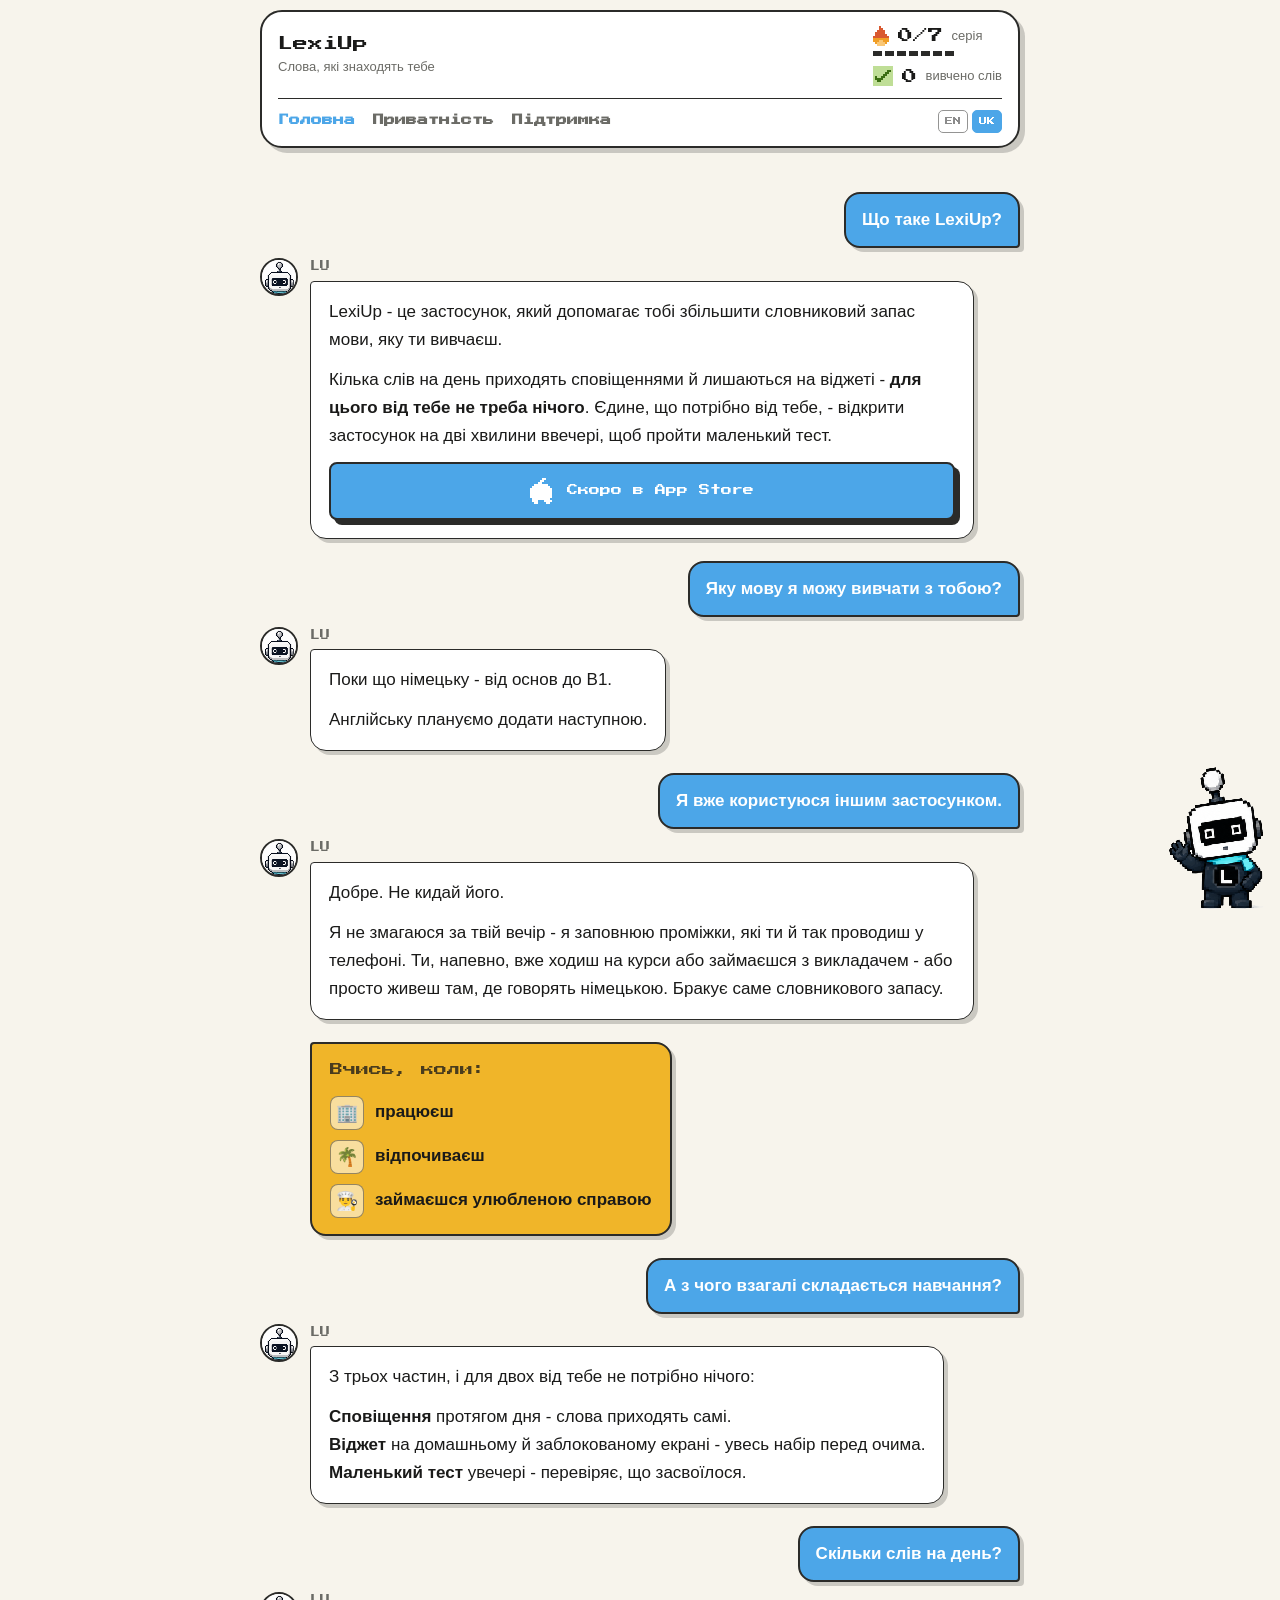
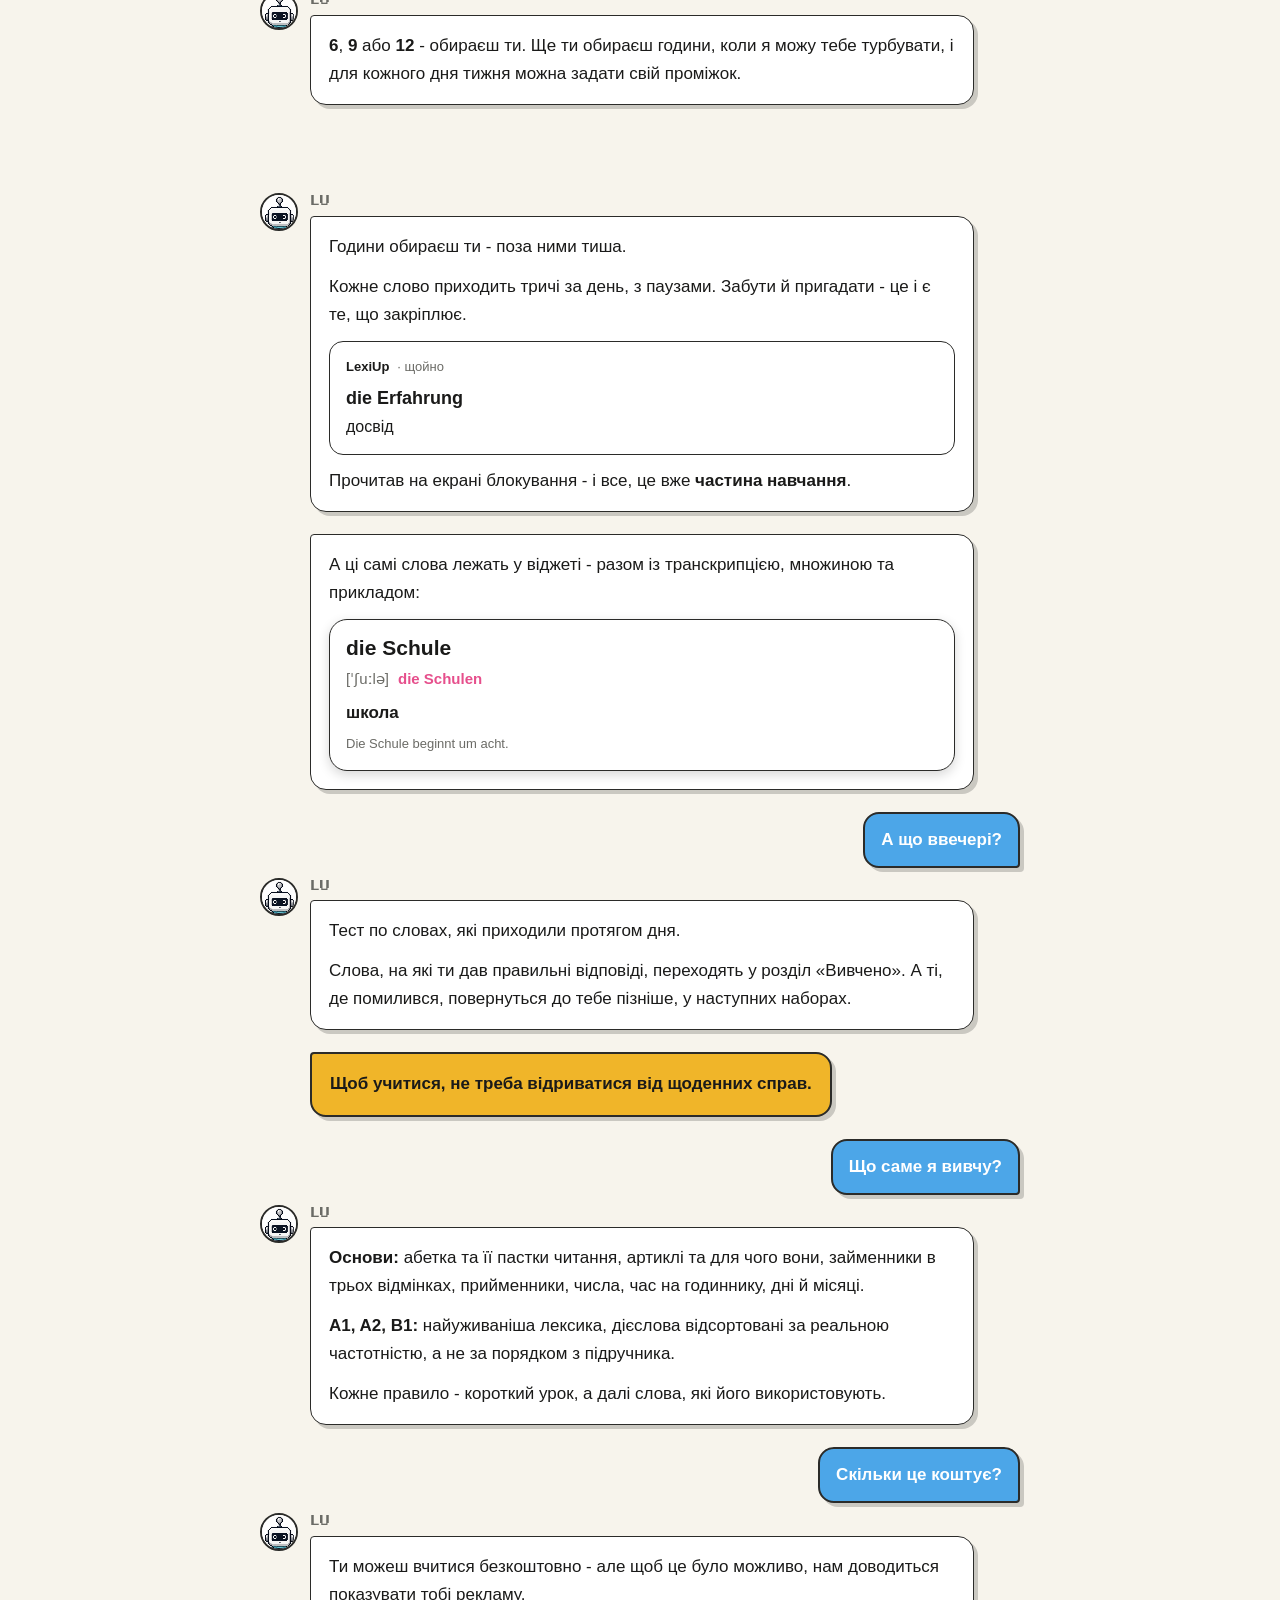
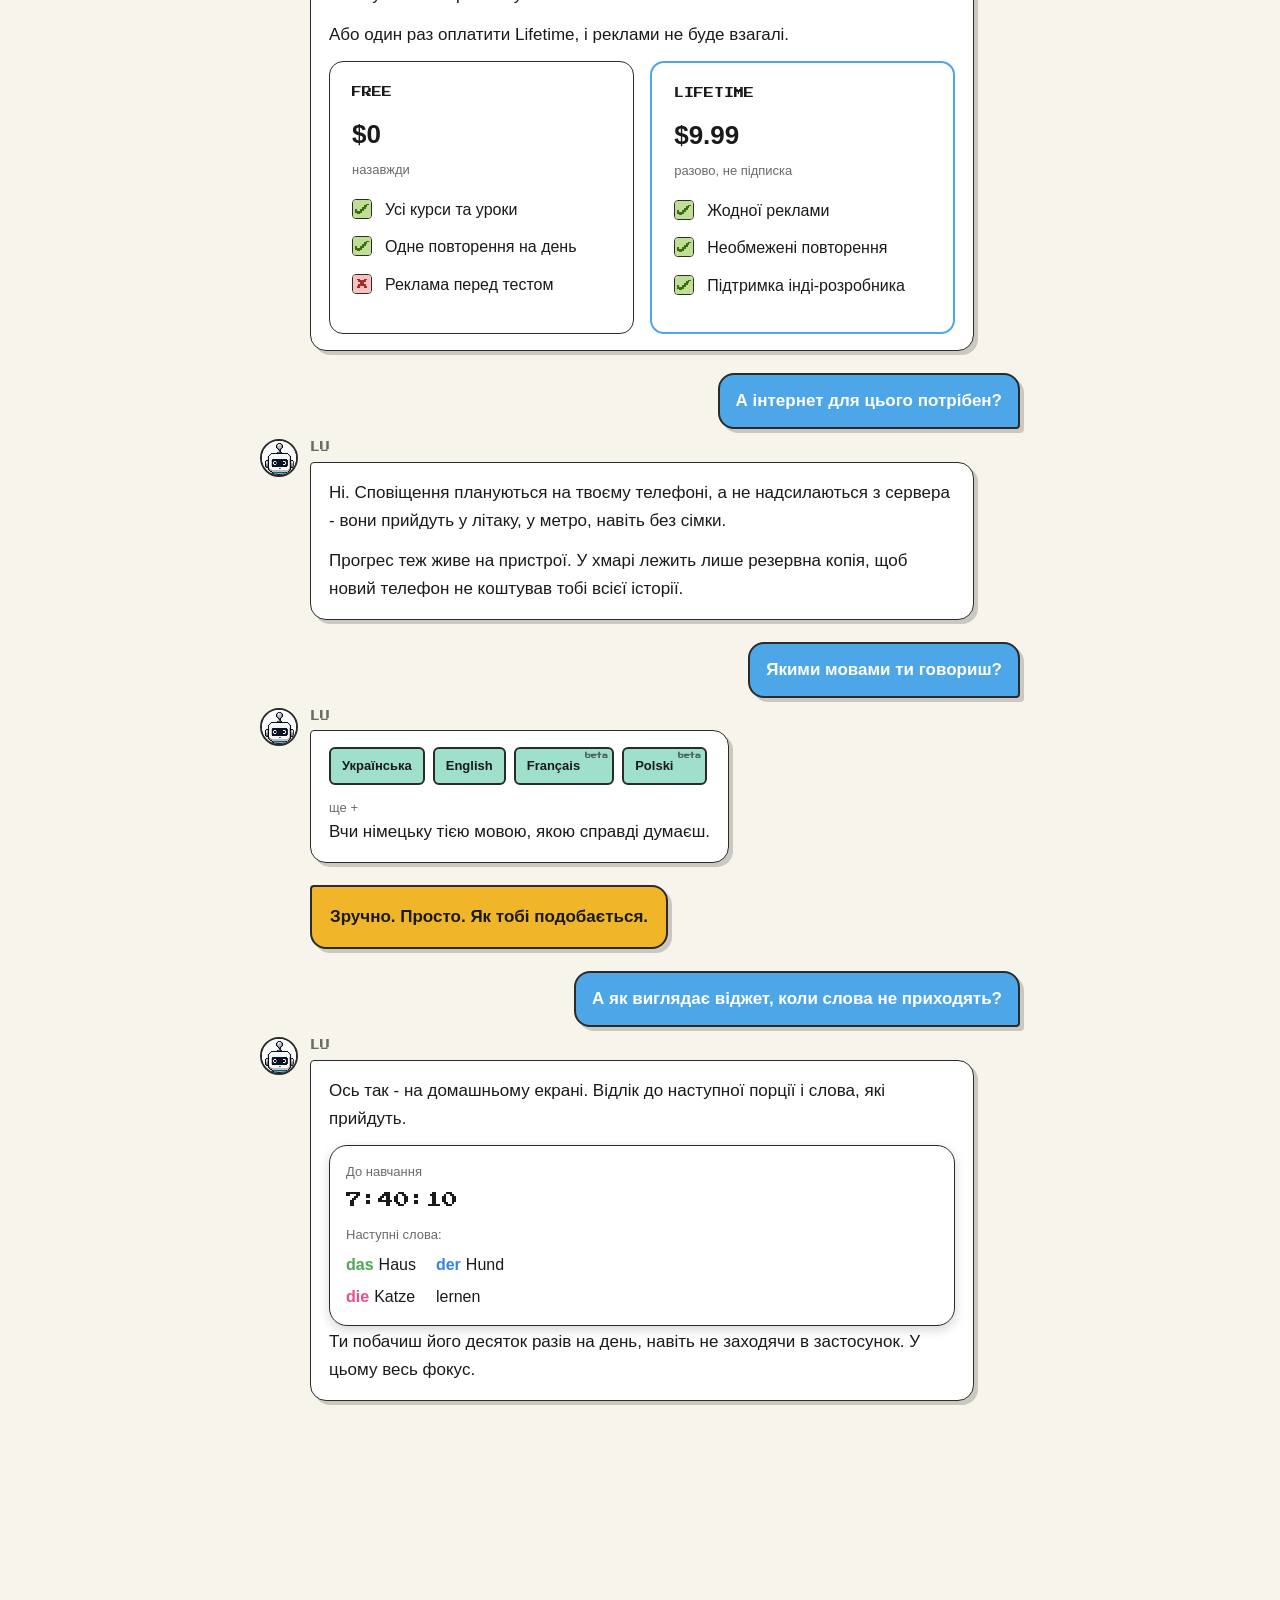
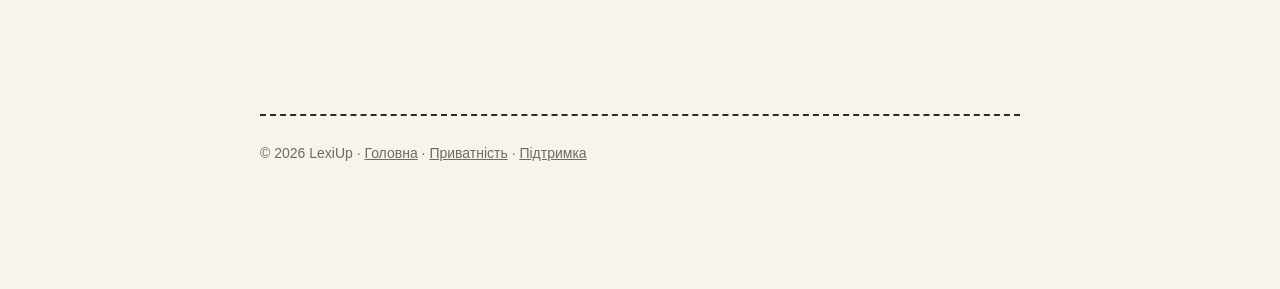
==== commit f27a4b76: "chat: the button says it is coming, not that it downloads Nothing downloads yet, and 'Download' prom" ====
--- a/ua/index.html
+++ b/ua/index.html
@@ -845,7 +845,12 @@
 
 /* One label, one line: .small and .big were inline spans, so the two lines
    ran into each other. */
-.get .big { font-family: "PressStart2P", ui-monospace, monospace; font-size: 12px; margin: 0; }
+.get .big { font-family: "PressStart2P", ui-monospace, monospace; font-size: 11px; margin: 0; }
+
+@media (max-width: 420px) {
+    .get .big { font-size: 9px; }
+    .getwrap .get { padding: 13px 12px; gap: 9px; }
+}
 
 /* Full width of the bubble - an inline-flex button floated in the middle of
    a message looked like a stray chip. */
@@ -1019,7 +1024,7 @@
         <div>
             <div class="who">LU</div>
             <div class="typing" aria-hidden="true"><span></span><span></span><span></span></div>
-            <div class="bubble"><p>LexiUp - це застосунок, який допомагає тобі збільшити словниковий запас мови, яку ти вивчаєш.</p><p>Кілька слів на день приходять сповіщеннями й лишаються на віджеті - <strong>для цього від тебе не треба нічого</strong>. Єдине, що потрібно від тебе, - відкрити застосунок на дві хвилини ввечері, щоб пройти маленький тест.</p><div class="getwrap"><a class="get" href="#" aria-disabled="true"><svg class="apple" viewBox="0 0 24 26" width="24" height="26" fill="#fff" shape-rendering="crispEdges" aria-hidden="true"><rect x="12" y="0" width="2" height="2"/><rect x="14" y="0" width="2" height="2"/><rect x="10" y="2" width="2" height="2"/><rect x="12" y="2" width="2" height="2"/><rect x="8" y="4" width="2" height="2"/><rect x="10" y="4" width="2" height="2"/><rect x="4" y="6" width="2" height="2"/><rect x="6" y="6" width="2" height="2"/><rect x="8" y="6" width="2" height="2"/><rect x="10" y="6" width="2" height="2"/><rect x="12" y="6" width="2" height="2"/><rect x="14" y="6" width="2" height="2"/><rect x="16" y="6" width="2" height="2"/><rect x="2" y="8" width="2" height="2"/><rect x="4" y="8" width="2" height="2"/><rect x="6" y="8" width="2" height="2"/><rect x="8" y="8" width="2" height="2"/><rect x="10" y="8" width="2" height="2"/><rect x="12" y="8" width="2" height="2"/><rect x="14" y="8" width="2" height="2"/><rect x="16" y="8" width="2" height="2"/><rect x="18" y="8" width="2" height="2"/><rect x="0" y="10" width="2" height="2"/><rect x="2" y="10" width="2" height="2"/><rect x="4" y="10" width="2" height="2"/><rect x="6" y="10" width="2" height="2"/><rect x="8" y="10" width="2" height="2"/><rect x="10" y="10" width="2" height="2"/><rect x="12" y="10" width="2" height="2"/><rect x="14" y="10" width="2" height="2"/><rect x="16" y="10" width="2" height="2"/><rect x="18" y="10" width="2" height="2"/><rect x="20" y="10" width="2" height="2"/><rect x="0" y="12" width="2" height="2"/><rect x="2" y="12" width="2" height="2"/><rect x="4" y="12" width="2" height="2"/><rect x="6" y="12" width="2" height="2"/><rect x="8" y="12" width="2" height="2"/><rect x="10" y="12" width="2" height="2"/><rect x="12" y="12" width="2" height="2"/><rect x="14" y="12" width="2" height="2"/><rect x="16" y="12" width="2" height="2"/><rect x="18" y="12" width="2" height="2"/><rect x="20" y="12" width="2" height="2"/><rect x="0" y="14" width="2" height="2"/><rect x="2" y="14" width="2" height="2"/><rect x="4" y="14" width="2" height="2"/><rect x="6" y="14" width="2" height="2"/><rect x="8" y="14" width="2" height="2"/><rect x="10" y="14" width="2" height="2"/><rect x="12" y="14" width="2" height="2"/><rect x="14" y="14" width="2" height="2"/><rect x="16" y="14" width="2" height="2"/><rect x="18" y="14" width="2" height="2"/><rect x="20" y="14" width="2" height="2"/><rect x="0" y="16" width="2" height="2"/><rect x="2" y="16" width="2" height="2"/><rect x="4" y="16" width="2" height="2"/><rect x="6" y="16" width="2" height="2"/><rect x="8" y="16" width="2" height="2"/><rect x="10" y="16" width="2" height="2"/><rect x="12" y="16" width="2" height="2"/><rect x="14" y="16" width="2" height="2"/><rect x="16" y="16" width="2" height="2"/><rect x="18" y="16" width="2" height="2"/><rect x="20" y="16" width="2" height="2"/><rect x="0" y="18" width="2" height="2"/><rect x="2" y="18" width="2" height="2"/><rect x="4" y="18" width="2" height="2"/><rect x="6" y="18" width="2" height="2"/><rect x="8" y="18" width="2" height="2"/><rect x="10" y="18" width="2" height="2"/><rect x="12" y="18" width="2" height="2"/><rect x="14" y="18" width="2" height="2"/><rect x="16" y="18" width="2" height="2"/><rect x="18" y="18" width="2" height="2"/><rect x="20" y="18" width="2" height="2"/><rect x="2" y="20" width="2" height="2"/><rect x="4" y="20" width="2" height="2"/><rect x="6" y="20" width="2" height="2"/><rect x="8" y="20" width="2" height="2"/><rect x="10" y="20" width="2" height="2"/><rect x="12" y="20" width="2" height="2"/><rect x="14" y="20" width="2" height="2"/><rect x="16" y="20" width="2" height="2"/><rect x="18" y="20" width="2" height="2"/><rect x="2" y="22" width="2" height="2"/><rect x="4" y="22" width="2" height="2"/><rect x="6" y="22" width="2" height="2"/><rect x="14" y="22" width="2" height="2"/><rect x="16" y="22" width="2" height="2"/><rect x="18" y="22" width="2" height="2"/><rect x="20" y="22" width="2" height="2"/><rect x="4" y="24" width="2" height="2"/><rect x="6" y="24" width="2" height="2"/><rect x="16" y="24" width="2" height="2"/><rect x="18" y="24" width="2" height="2"/></svg><span class="big">Завантажити</span></a></div></div>
+            <div class="bubble"><p>LexiUp - це застосунок, який допомагає тобі збільшити словниковий запас мови, яку ти вивчаєш.</p><p>Кілька слів на день приходять сповіщеннями й лишаються на віджеті - <strong>для цього від тебе не треба нічого</strong>. Єдине, що потрібно від тебе, - відкрити застосунок на дві хвилини ввечері, щоб пройти маленький тест.</p><div class="getwrap"><a class="get" href="#" aria-disabled="true"><svg class="apple" viewBox="0 0 24 26" width="24" height="26" fill="#fff" shape-rendering="crispEdges" aria-hidden="true"><rect x="12" y="0" width="2" height="2"/><rect x="14" y="0" width="2" height="2"/><rect x="10" y="2" width="2" height="2"/><rect x="12" y="2" width="2" height="2"/><rect x="8" y="4" width="2" height="2"/><rect x="10" y="4" width="2" height="2"/><rect x="4" y="6" width="2" height="2"/><rect x="6" y="6" width="2" height="2"/><rect x="8" y="6" width="2" height="2"/><rect x="10" y="6" width="2" height="2"/><rect x="12" y="6" width="2" height="2"/><rect x="14" y="6" width="2" height="2"/><rect x="16" y="6" width="2" height="2"/><rect x="2" y="8" width="2" height="2"/><rect x="4" y="8" width="2" height="2"/><rect x="6" y="8" width="2" height="2"/><rect x="8" y="8" width="2" height="2"/><rect x="10" y="8" width="2" height="2"/><rect x="12" y="8" width="2" height="2"/><rect x="14" y="8" width="2" height="2"/><rect x="16" y="8" width="2" height="2"/><rect x="18" y="8" width="2" height="2"/><rect x="0" y="10" width="2" height="2"/><rect x="2" y="10" width="2" height="2"/><rect x="4" y="10" width="2" height="2"/><rect x="6" y="10" width="2" height="2"/><rect x="8" y="10" width="2" height="2"/><rect x="10" y="10" width="2" height="2"/><rect x="12" y="10" width="2" height="2"/><rect x="14" y="10" width="2" height="2"/><rect x="16" y="10" width="2" height="2"/><rect x="18" y="10" width="2" height="2"/><rect x="20" y="10" width="2" height="2"/><rect x="0" y="12" width="2" height="2"/><rect x="2" y="12" width="2" height="2"/><rect x="4" y="12" width="2" height="2"/><rect x="6" y="12" width="2" height="2"/><rect x="8" y="12" width="2" height="2"/><rect x="10" y="12" width="2" height="2"/><rect x="12" y="12" width="2" height="2"/><rect x="14" y="12" width="2" height="2"/><rect x="16" y="12" width="2" height="2"/><rect x="18" y="12" width="2" height="2"/><rect x="20" y="12" width="2" height="2"/><rect x="0" y="14" width="2" height="2"/><rect x="2" y="14" width="2" height="2"/><rect x="4" y="14" width="2" height="2"/><rect x="6" y="14" width="2" height="2"/><rect x="8" y="14" width="2" height="2"/><rect x="10" y="14" width="2" height="2"/><rect x="12" y="14" width="2" height="2"/><rect x="14" y="14" width="2" height="2"/><rect x="16" y="14" width="2" height="2"/><rect x="18" y="14" width="2" height="2"/><rect x="20" y="14" width="2" height="2"/><rect x="0" y="16" width="2" height="2"/><rect x="2" y="16" width="2" height="2"/><rect x="4" y="16" width="2" height="2"/><rect x="6" y="16" width="2" height="2"/><rect x="8" y="16" width="2" height="2"/><rect x="10" y="16" width="2" height="2"/><rect x="12" y="16" width="2" height="2"/><rect x="14" y="16" width="2" height="2"/><rect x="16" y="16" width="2" height="2"/><rect x="18" y="16" width="2" height="2"/><rect x="20" y="16" width="2" height="2"/><rect x="0" y="18" width="2" height="2"/><rect x="2" y="18" width="2" height="2"/><rect x="4" y="18" width="2" height="2"/><rect x="6" y="18" width="2" height="2"/><rect x="8" y="18" width="2" height="2"/><rect x="10" y="18" width="2" height="2"/><rect x="12" y="18" width="2" height="2"/><rect x="14" y="18" width="2" height="2"/><rect x="16" y="18" width="2" height="2"/><rect x="18" y="18" width="2" height="2"/><rect x="20" y="18" width="2" height="2"/><rect x="2" y="20" width="2" height="2"/><rect x="4" y="20" width="2" height="2"/><rect x="6" y="20" width="2" height="2"/><rect x="8" y="20" width="2" height="2"/><rect x="10" y="20" width="2" height="2"/><rect x="12" y="20" width="2" height="2"/><rect x="14" y="20" width="2" height="2"/><rect x="16" y="20" width="2" height="2"/><rect x="18" y="20" width="2" height="2"/><rect x="2" y="22" width="2" height="2"/><rect x="4" y="22" width="2" height="2"/><rect x="6" y="22" width="2" height="2"/><rect x="14" y="22" width="2" height="2"/><rect x="16" y="22" width="2" height="2"/><rect x="18" y="22" width="2" height="2"/><rect x="20" y="22" width="2" height="2"/><rect x="4" y="24" width="2" height="2"/><rect x="6" y="24" width="2" height="2"/><rect x="16" y="24" width="2" height="2"/><rect x="18" y="24" width="2" height="2"/></svg><span class="big">Скоро в App Store</span></a></div></div>
         </div>
     </div>
 </div>
@@ -1234,7 +1239,7 @@
         <div>
             <div class="who">LU</div>
             <div class="typing" aria-hidden="true"><span></span><span></span><span></span></div>
-            <div class="bubble"><p>Легко. Просто встанови застосунок за цим посиланням.</p><div class="getwrap"><a class="get" href="#" aria-disabled="true"><svg class="apple" viewBox="0 0 24 26" width="24" height="26" fill="#fff" shape-rendering="crispEdges" aria-hidden="true"><rect x="12" y="0" width="2" height="2"/><rect x="14" y="0" width="2" height="2"/><rect x="10" y="2" width="2" height="2"/><rect x="12" y="2" width="2" height="2"/><rect x="8" y="4" width="2" height="2"/><rect x="10" y="4" width="2" height="2"/><rect x="4" y="6" width="2" height="2"/><rect x="6" y="6" width="2" height="2"/><rect x="8" y="6" width="2" height="2"/><rect x="10" y="6" width="2" height="2"/><rect x="12" y="6" width="2" height="2"/><rect x="14" y="6" width="2" height="2"/><rect x="16" y="6" width="2" height="2"/><rect x="2" y="8" width="2" height="2"/><rect x="4" y="8" width="2" height="2"/><rect x="6" y="8" width="2" height="2"/><rect x="8" y="8" width="2" height="2"/><rect x="10" y="8" width="2" height="2"/><rect x="12" y="8" width="2" height="2"/><rect x="14" y="8" width="2" height="2"/><rect x="16" y="8" width="2" height="2"/><rect x="18" y="8" width="2" height="2"/><rect x="0" y="10" width="2" height="2"/><rect x="2" y="10" width="2" height="2"/><rect x="4" y="10" width="2" height="2"/><rect x="6" y="10" width="2" height="2"/><rect x="8" y="10" width="2" height="2"/><rect x="10" y="10" width="2" height="2"/><rect x="12" y="10" width="2" height="2"/><rect x="14" y="10" width="2" height="2"/><rect x="16" y="10" width="2" height="2"/><rect x="18" y="10" width="2" height="2"/><rect x="20" y="10" width="2" height="2"/><rect x="0" y="12" width="2" height="2"/><rect x="2" y="12" width="2" height="2"/><rect x="4" y="12" width="2" height="2"/><rect x="6" y="12" width="2" height="2"/><rect x="8" y="12" width="2" height="2"/><rect x="10" y="12" width="2" height="2"/><rect x="12" y="12" width="2" height="2"/><rect x="14" y="12" width="2" height="2"/><rect x="16" y="12" width="2" height="2"/><rect x="18" y="12" width="2" height="2"/><rect x="20" y="12" width="2" height="2"/><rect x="0" y="14" width="2" height="2"/><rect x="2" y="14" width="2" height="2"/><rect x="4" y="14" width="2" height="2"/><rect x="6" y="14" width="2" height="2"/><rect x="8" y="14" width="2" height="2"/><rect x="10" y="14" width="2" height="2"/><rect x="12" y="14" width="2" height="2"/><rect x="14" y="14" width="2" height="2"/><rect x="16" y="14" width="2" height="2"/><rect x="18" y="14" width="2" height="2"/><rect x="20" y="14" width="2" height="2"/><rect x="0" y="16" width="2" height="2"/><rect x="2" y="16" width="2" height="2"/><rect x="4" y="16" width="2" height="2"/><rect x="6" y="16" width="2" height="2"/><rect x="8" y="16" width="2" height="2"/><rect x="10" y="16" width="2" height="2"/><rect x="12" y="16" width="2" height="2"/><rect x="14" y="16" width="2" height="2"/><rect x="16" y="16" width="2" height="2"/><rect x="18" y="16" width="2" height="2"/><rect x="20" y="16" width="2" height="2"/><rect x="0" y="18" width="2" height="2"/><rect x="2" y="18" width="2" height="2"/><rect x="4" y="18" width="2" height="2"/><rect x="6" y="18" width="2" height="2"/><rect x="8" y="18" width="2" height="2"/><rect x="10" y="18" width="2" height="2"/><rect x="12" y="18" width="2" height="2"/><rect x="14" y="18" width="2" height="2"/><rect x="16" y="18" width="2" height="2"/><rect x="18" y="18" width="2" height="2"/><rect x="20" y="18" width="2" height="2"/><rect x="2" y="20" width="2" height="2"/><rect x="4" y="20" width="2" height="2"/><rect x="6" y="20" width="2" height="2"/><rect x="8" y="20" width="2" height="2"/><rect x="10" y="20" width="2" height="2"/><rect x="12" y="20" width="2" height="2"/><rect x="14" y="20" width="2" height="2"/><rect x="16" y="20" width="2" height="2"/><rect x="18" y="20" width="2" height="2"/><rect x="2" y="22" width="2" height="2"/><rect x="4" y="22" width="2" height="2"/><rect x="6" y="22" width="2" height="2"/><rect x="14" y="22" width="2" height="2"/><rect x="16" y="22" width="2" height="2"/><rect x="18" y="22" width="2" height="2"/><rect x="20" y="22" width="2" height="2"/><rect x="4" y="24" width="2" height="2"/><rect x="6" y="24" width="2" height="2"/><rect x="16" y="24" width="2" height="2"/><rect x="18" y="24" width="2" height="2"/></svg><span class="big">Завантажити</span></a></div></div>
+            <div class="bubble"><p>Легко. Просто встанови застосунок за цим посиланням.</p><div class="getwrap"><a class="get" href="#" aria-disabled="true"><svg class="apple" viewBox="0 0 24 26" width="24" height="26" fill="#fff" shape-rendering="crispEdges" aria-hidden="true"><rect x="12" y="0" width="2" height="2"/><rect x="14" y="0" width="2" height="2"/><rect x="10" y="2" width="2" height="2"/><rect x="12" y="2" width="2" height="2"/><rect x="8" y="4" width="2" height="2"/><rect x="10" y="4" width="2" height="2"/><rect x="4" y="6" width="2" height="2"/><rect x="6" y="6" width="2" height="2"/><rect x="8" y="6" width="2" height="2"/><rect x="10" y="6" width="2" height="2"/><rect x="12" y="6" width="2" height="2"/><rect x="14" y="6" width="2" height="2"/><rect x="16" y="6" width="2" height="2"/><rect x="2" y="8" width="2" height="2"/><rect x="4" y="8" width="2" height="2"/><rect x="6" y="8" width="2" height="2"/><rect x="8" y="8" width="2" height="2"/><rect x="10" y="8" width="2" height="2"/><rect x="12" y="8" width="2" height="2"/><rect x="14" y="8" width="2" height="2"/><rect x="16" y="8" width="2" height="2"/><rect x="18" y="8" width="2" height="2"/><rect x="0" y="10" width="2" height="2"/><rect x="2" y="10" width="2" height="2"/><rect x="4" y="10" width="2" height="2"/><rect x="6" y="10" width="2" height="2"/><rect x="8" y="10" width="2" height="2"/><rect x="10" y="10" width="2" height="2"/><rect x="12" y="10" width="2" height="2"/><rect x="14" y="10" width="2" height="2"/><rect x="16" y="10" width="2" height="2"/><rect x="18" y="10" width="2" height="2"/><rect x="20" y="10" width="2" height="2"/><rect x="0" y="12" width="2" height="2"/><rect x="2" y="12" width="2" height="2"/><rect x="4" y="12" width="2" height="2"/><rect x="6" y="12" width="2" height="2"/><rect x="8" y="12" width="2" height="2"/><rect x="10" y="12" width="2" height="2"/><rect x="12" y="12" width="2" height="2"/><rect x="14" y="12" width="2" height="2"/><rect x="16" y="12" width="2" height="2"/><rect x="18" y="12" width="2" height="2"/><rect x="20" y="12" width="2" height="2"/><rect x="0" y="14" width="2" height="2"/><rect x="2" y="14" width="2" height="2"/><rect x="4" y="14" width="2" height="2"/><rect x="6" y="14" width="2" height="2"/><rect x="8" y="14" width="2" height="2"/><rect x="10" y="14" width="2" height="2"/><rect x="12" y="14" width="2" height="2"/><rect x="14" y="14" width="2" height="2"/><rect x="16" y="14" width="2" height="2"/><rect x="18" y="14" width="2" height="2"/><rect x="20" y="14" width="2" height="2"/><rect x="0" y="16" width="2" height="2"/><rect x="2" y="16" width="2" height="2"/><rect x="4" y="16" width="2" height="2"/><rect x="6" y="16" width="2" height="2"/><rect x="8" y="16" width="2" height="2"/><rect x="10" y="16" width="2" height="2"/><rect x="12" y="16" width="2" height="2"/><rect x="14" y="16" width="2" height="2"/><rect x="16" y="16" width="2" height="2"/><rect x="18" y="16" width="2" height="2"/><rect x="20" y="16" width="2" height="2"/><rect x="0" y="18" width="2" height="2"/><rect x="2" y="18" width="2" height="2"/><rect x="4" y="18" width="2" height="2"/><rect x="6" y="18" width="2" height="2"/><rect x="8" y="18" width="2" height="2"/><rect x="10" y="18" width="2" height="2"/><rect x="12" y="18" width="2" height="2"/><rect x="14" y="18" width="2" height="2"/><rect x="16" y="18" width="2" height="2"/><rect x="18" y="18" width="2" height="2"/><rect x="20" y="18" width="2" height="2"/><rect x="2" y="20" width="2" height="2"/><rect x="4" y="20" width="2" height="2"/><rect x="6" y="20" width="2" height="2"/><rect x="8" y="20" width="2" height="2"/><rect x="10" y="20" width="2" height="2"/><rect x="12" y="20" width="2" height="2"/><rect x="14" y="20" width="2" height="2"/><rect x="16" y="20" width="2" height="2"/><rect x="18" y="20" width="2" height="2"/><rect x="2" y="22" width="2" height="2"/><rect x="4" y="22" width="2" height="2"/><rect x="6" y="22" width="2" height="2"/><rect x="14" y="22" width="2" height="2"/><rect x="16" y="22" width="2" height="2"/><rect x="18" y="22" width="2" height="2"/><rect x="20" y="22" width="2" height="2"/><rect x="4" y="24" width="2" height="2"/><rect x="6" y="24" width="2" height="2"/><rect x="16" y="24" width="2" height="2"/><rect x="18" y="24" width="2" height="2"/></svg><span class="big">Скоро в App Store</span></a></div></div>
         </div>
     </div>
 </div>
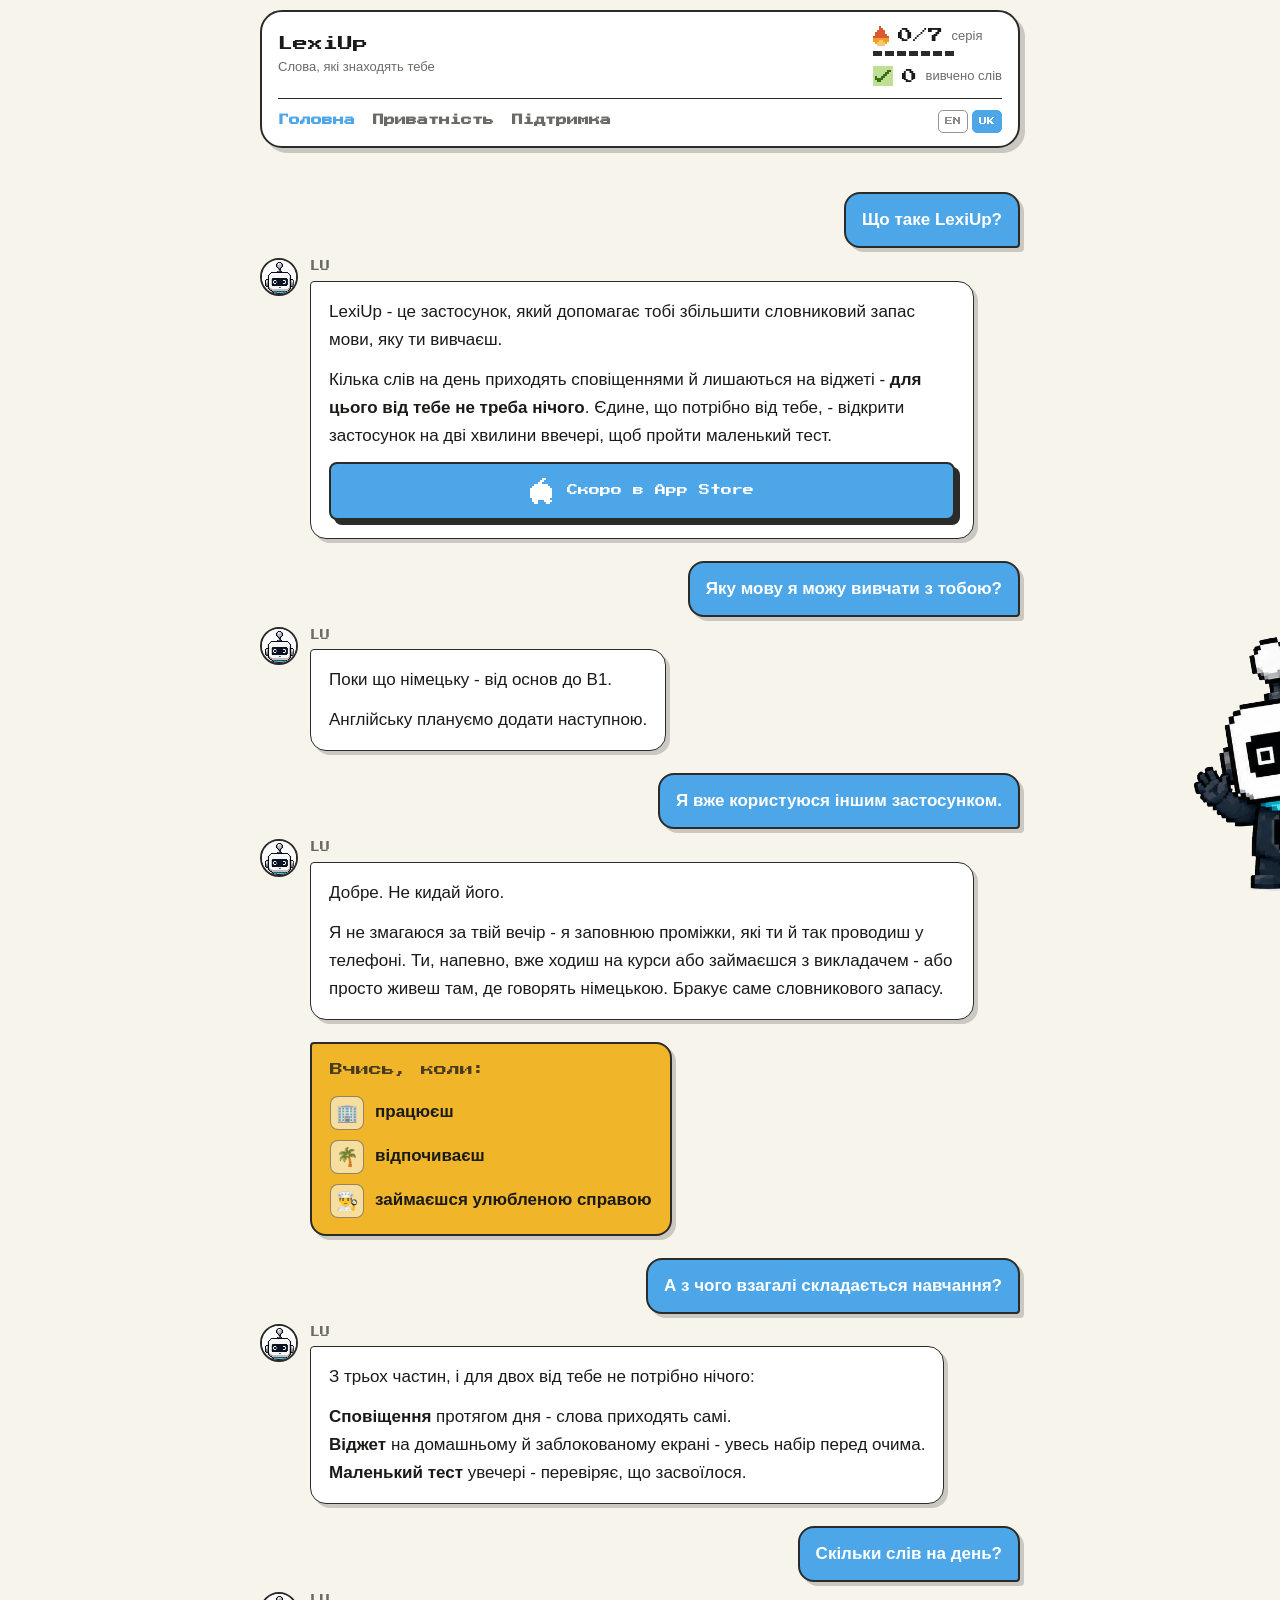
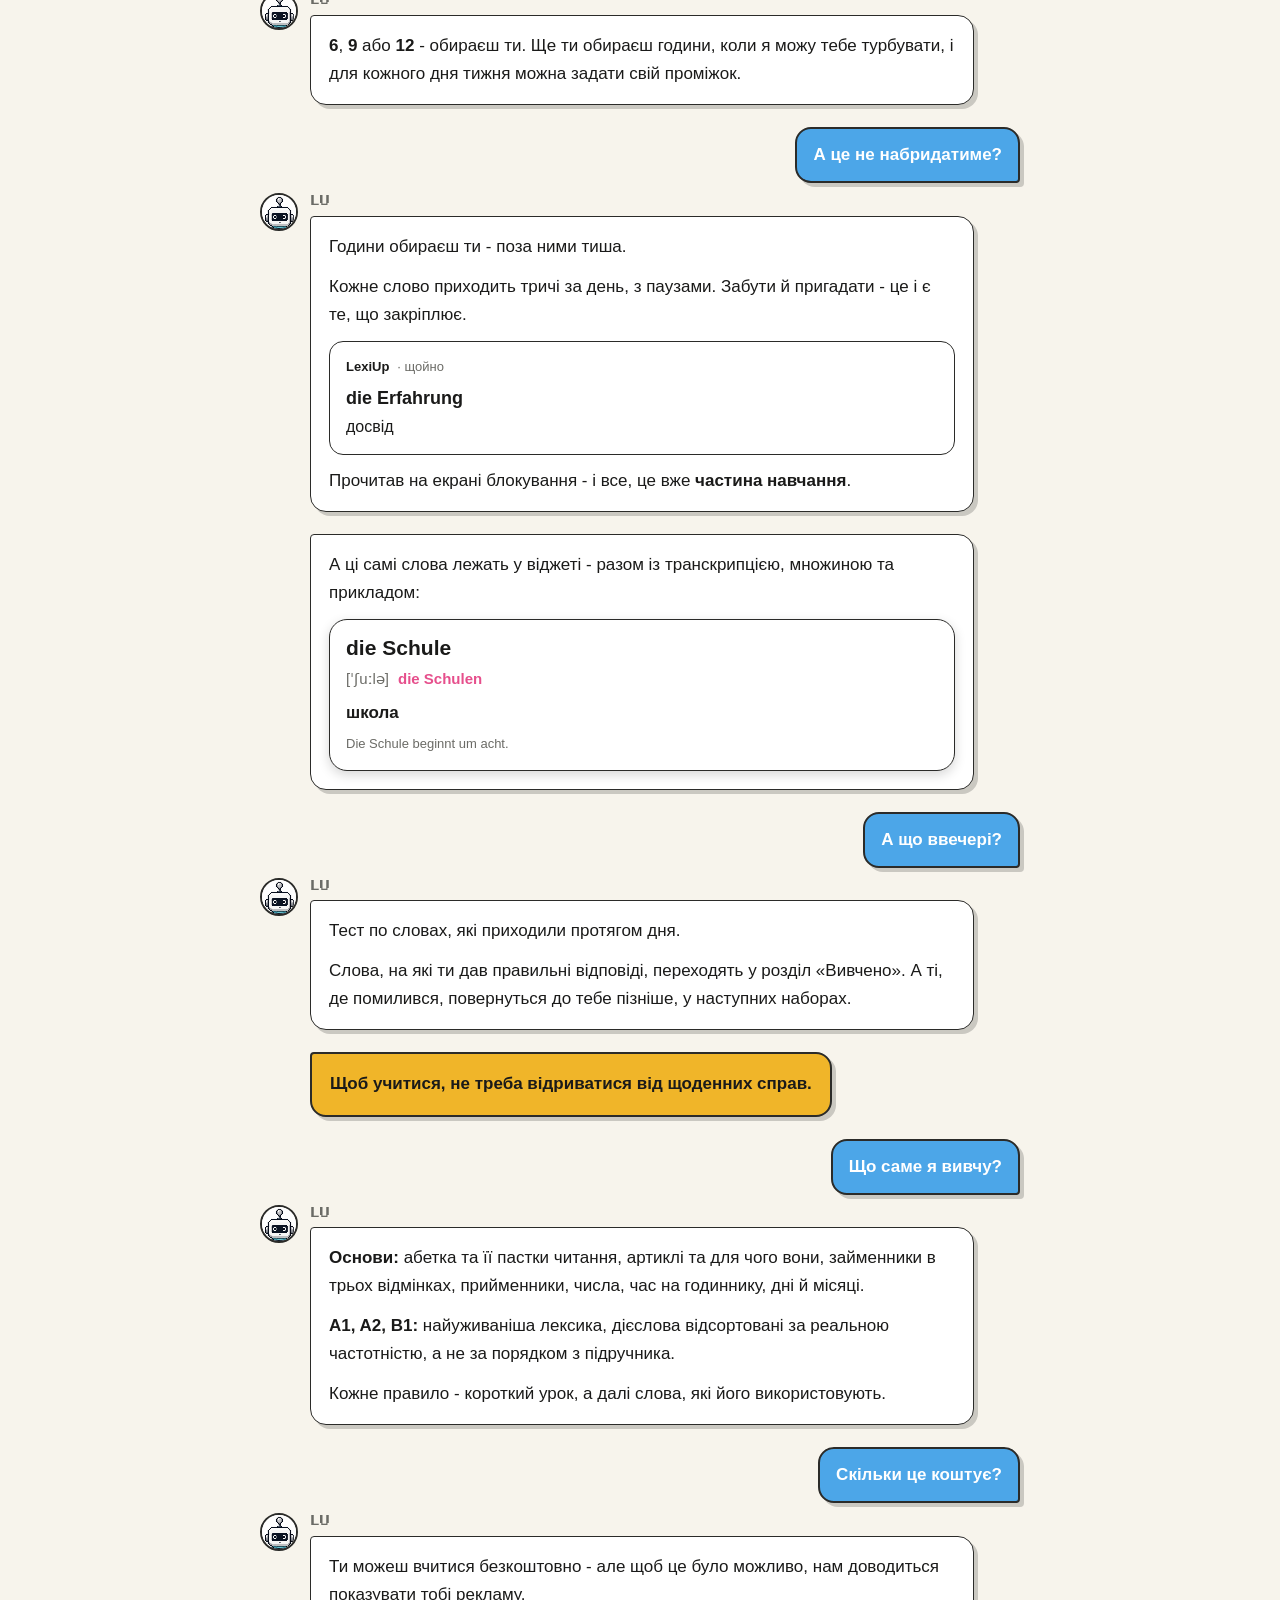
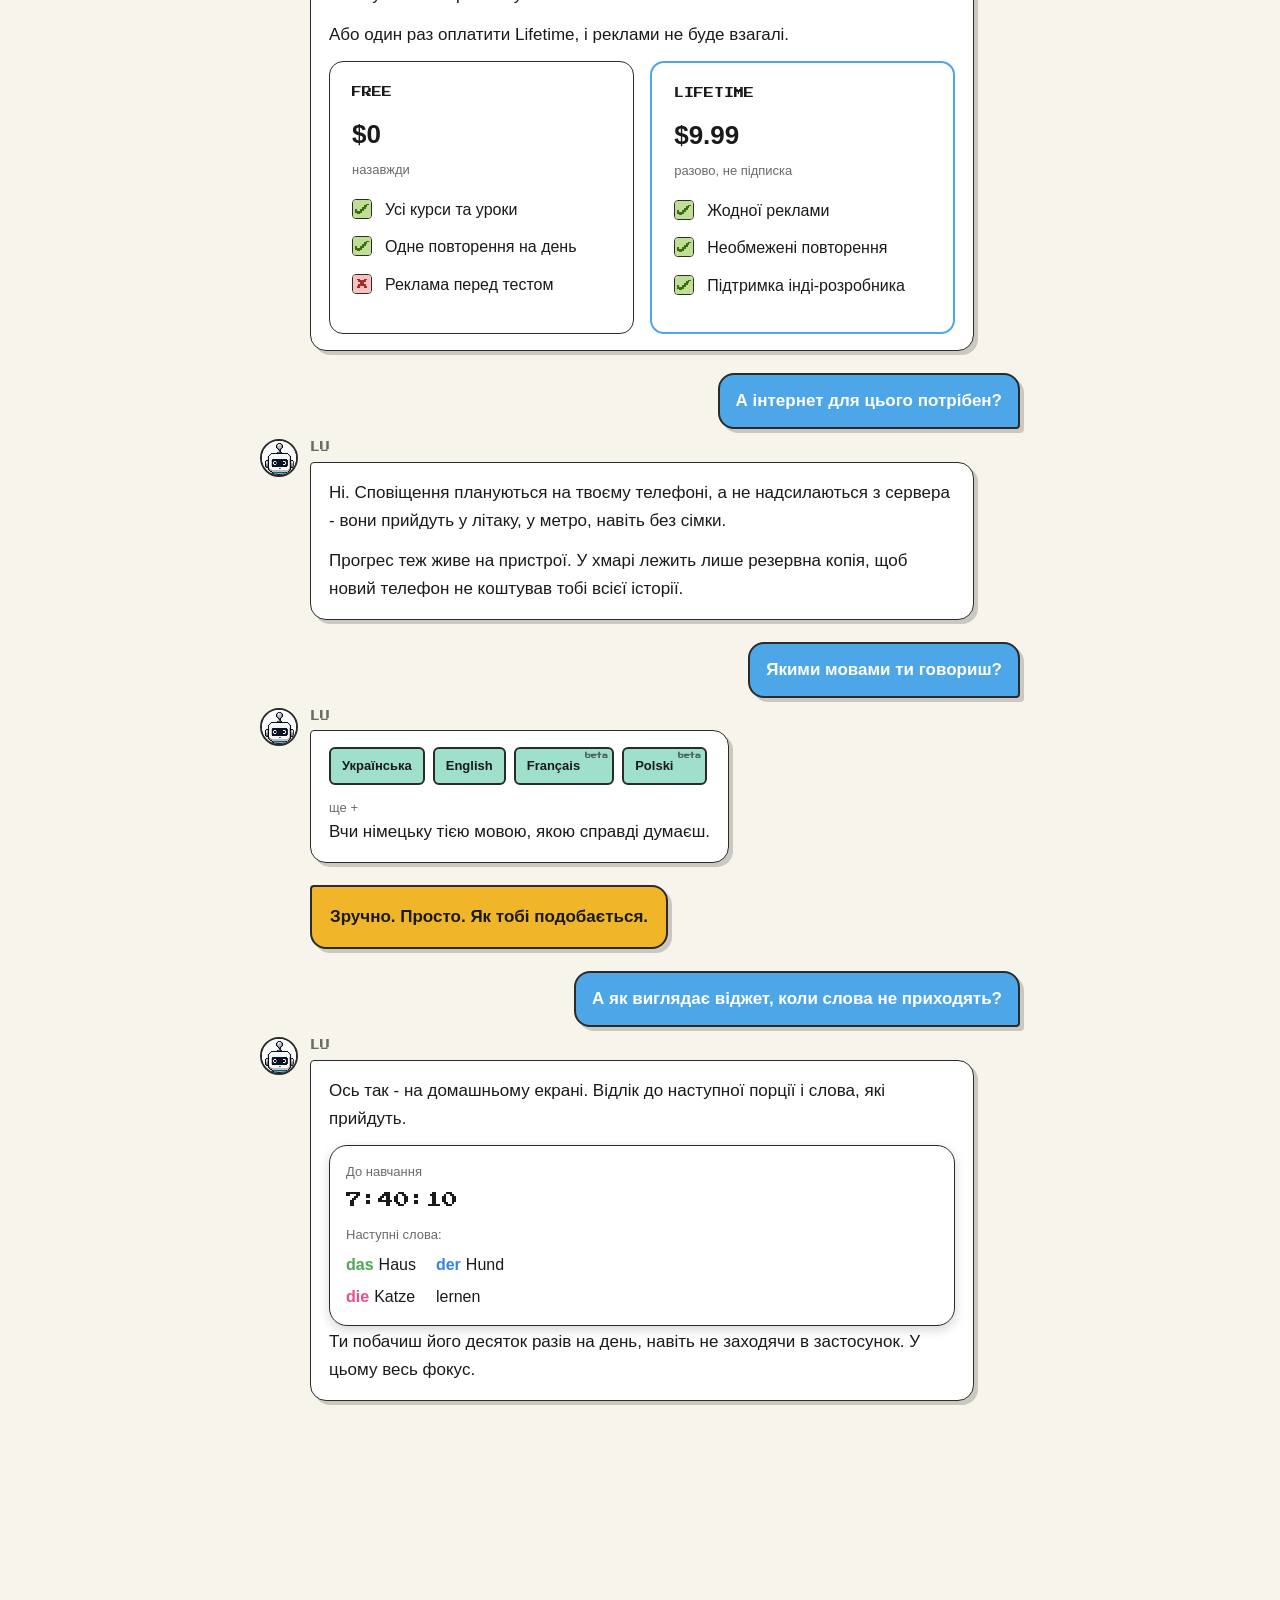
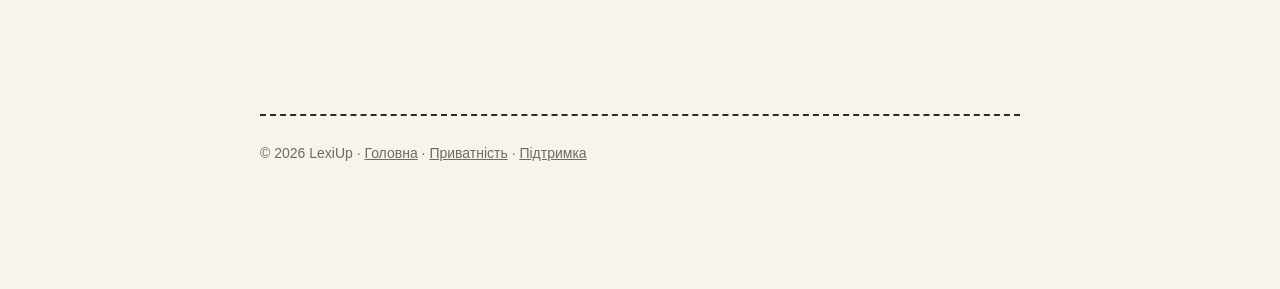
==== commit 2bdeb872: "site: drive the mascot's animations from script, not the cascade Three rounds of the same bug: an an" ====
--- a/ua/index.html
+++ b/ua/index.html
@@ -409,8 +409,7 @@
 /* Each pose sways on its own, mirrored, so the left one leans into the page
    the way the right one does. Stated per pose rather than on the shared
    selector - the later .footsig img rule made that ambiguous. */
-.footsig .lu-r { animation: lu-sway 4.5s ease-in-out infinite; }
-.footsig.left .lu-l { animation: lu-sway-l 4.5s ease-in-out infinite; }
+.footsig img { animation: lu-sway 4.5s ease-in-out infinite; }
 
 /* Two poses, one per side. Both ship in the markup so the swap has nothing
    to load at the moment he lands. */
@@ -431,24 +430,21 @@
 
 /* Smear on the way out: he crouches, then stretches along the direction of
    travel and blurs, the way a sprite reads as fast. */
-.footsig.escaping .lu-r,
-.footsig.escaping .lu-l { animation: lu-dash .44s cubic-bezier(.5, 0, .9, .6) both; }
-
-@keyframes lu-dash {
-    0%   { transform: scale(1, 1);        filter: none; }
-    22%  { transform: scale(.86, 1.12);   filter: none; }
+
+
+
     55%  { transform: scale(1.32, .84);   filter: blur(1.5px); }
     100% { transform: scale(1.55, .74);   filter: blur(3px); }
 }
 
 /* And settles on arrival instead of appearing rigid. */
-.footsig.arriving .lu-r,
-.footsig.arriving .lu-l { animation: lu-land .34s ease-out both; }
-
-@keyframes lu-land {
-    0%   { transform: scale(1.4, .8); filter: blur(2px); }
-    60%  { transform: scale(.94, 1.06); filter: none; }
-    100% { transform: scale(1, 1); filter: none; }
+
+
+/* Lands stretched, squashes on impact, then springs back - the same
+   language as the poke, so arriving and being poked feel like one character. */
+
+    72%  { transform: scale(1.06, .95); }
+    100% { transform: scale(1, 1); }
 }
 
 .footsig img { display: block; width: 100%; image-rendering: pixelated; }
@@ -458,12 +454,9 @@
 .footsig { cursor: pointer; -webkit-tap-highlight-color: transparent; }
 /* Both poses, and specific enough to beat the per-pose sway: on the left
    that rule is three classes deep and was winning. */
-.footsig.poked .lu-r,
-.footsig.poked.left .lu-l { animation: lu-poke .32s ease-out; }
-
-@keyframes lu-poke {
-    0%   { transform: scale(1, 1); }
-    35%  { transform: scale(1.06, .92); }
+
+
+
     70%  { transform: scale(.97, 1.04); }
     100% { transform: scale(1, 1); }
 }
@@ -508,9 +501,7 @@
     50%      { transform: rotate(3.5deg); }
 }
 
-@keyframes lu-sway-l {
-    0%, 100% { transform: rotate(3.5deg); }
-    50%      { transform: rotate(-3.5deg); }
+
 }
 
 @media (prefers-reduced-motion: reduce) {
@@ -1443,13 +1434,38 @@
 }
 </script>
 <script>
-// Poke LU: two pokes get a line each, the third sends him off through the
-// side of the screen and back in from the other one. Two posts only, so it
-// reads as a dash across rather than random hopping.
+// Poke LU: two pokes get a line each, the third sends him across the screen.
+// The squash, dash and landing are driven from here rather than by CSS
+// classes - class-based animation kept losing to whichever rule happened to
+// be heavier, and this has no cascade to lose to.
 (function () {
     var lu = document.getElementById('lupoke'), say = document.getElementById('lusay');
     if (!lu || !say) return;
+
     var lines = ["Ой, лоскітно!", "Не балуємось, а вчимо слова.", "Привіт, я тут.", "Тицяй скільки хочеш - слова все одно прийдуть завтра.", "Я взагалі-то на роботі."], bye = "Ой все...", last = -1, timer, pokes = 0, running = false;
+    var calm = window.matchMedia && window.matchMedia('(prefers-reduced-motion: reduce)').matches;
+
+    function pose() {
+        return lu.querySelector(lu.classList.contains('left') ? '.lu-l' : '.lu-r');
+    }
+
+    function play(frames, ms, easing, fill) {
+        if (calm || !pose().animate) return null;
+        return pose().animate(frames, {
+            duration: ms,
+            easing: easing || 'ease-out',
+            fill: fill || 'none'
+        });
+    }
+
+    function squash() {
+        play([
+            { transform: 'scale(1, 1)' },
+            { transform: 'scale(1.07, .91)', offset: .35 },
+            { transform: 'scale(.97, 1.05)', offset: .7 },
+            { transform: 'scale(1, 1)' }
+        ], 320);
+    }
 
     function speak() {
         var i = Math.floor(Math.random() * lines.length);
@@ -1463,9 +1479,6 @@
 
     function escape() {
         running = true;
-
-        // He says it, the bubble goes out, and only then he runs - otherwise
-        // the line follows him across and greets him on the far side.
         say.textContent = bye;
         say.classList.add('on');
         clearTimeout(timer);
@@ -1474,11 +1487,18 @@
             say.classList.remove('on');
 
             setTimeout(function () {
+                // Stretch along the direction of travel and blur: reads as speed.
+                var dash = play([
+                    { transform: 'scale(1, 1)', filter: 'blur(0px)' },
+                    { transform: 'scale(.86, 1.12)', filter: 'blur(0px)', offset: .22 },
+                    { transform: 'scale(1.5, .76)', filter: 'blur(3px)' }
+                ], 440, 'cubic-bezier(.5, 0, .9, .6)', 'forwards');
+
                 lu.classList.add('escaping');
 
                 setTimeout(function () {
-                    // Land on the far side before sliding in: no transition
-                    // for that instant, or he is seen crossing back.
+                    if (dash) dash.cancel();
+
                     lu.classList.add('no-anim');
                     lu.classList.remove('escaping');
                     lu.classList.toggle('left');
@@ -1488,11 +1508,18 @@
                     requestAnimationFrame(function () {
                         requestAnimationFrame(function () {
                             lu.classList.remove('no-anim', 'entering');
-                            lu.classList.add('arriving');
+
+                            // The spring belongs to the landing, so it waits
+                            // for the crossing to finish.
                             setTimeout(function () {
-                                lu.classList.remove('arriving');
+                                play([
+                                    { transform: 'scale(1.42, .79)' },
+                                    { transform: 'scale(.86, 1.14)', offset: .45 },
+                                    { transform: 'scale(1.05, .96)', offset: .72 },
+                                    { transform: 'scale(1, 1)' }
+                                ], 430, 'cubic-bezier(.2, 1.2, .4, 1)');
                                 running = false;
-                            }, 460);
+                            }, 450);
                         });
                     });
                 }, 440);
@@ -1503,6 +1530,7 @@
     function poke() {
         if (running) return;
         pokes += 1;
+        squash();
 
         if (pokes % 3 === 0) {
             escape();
@@ -1510,9 +1538,6 @@
         }
 
         speak();
-        lu.classList.remove('poked');
-        void lu.offsetWidth;
-        lu.classList.add('poked');
     }
 
     lu.addEventListener('click', poke);
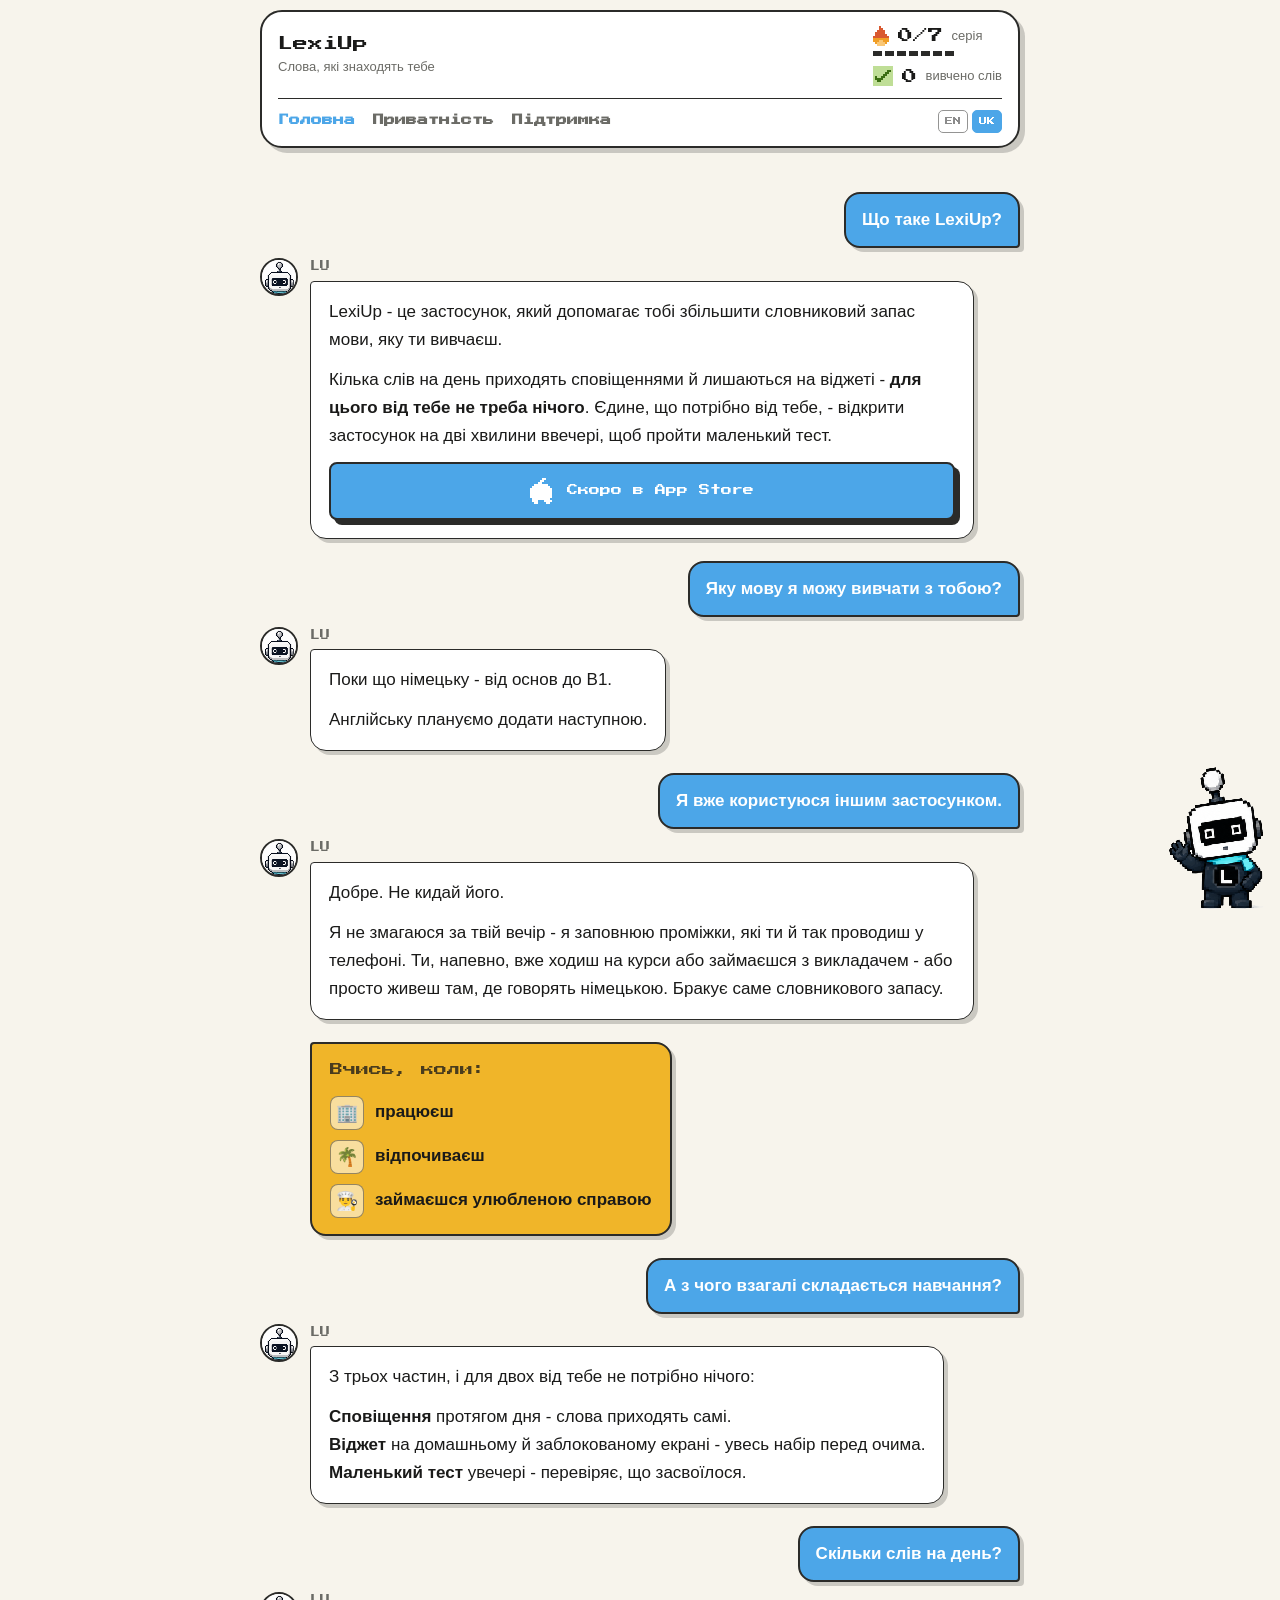
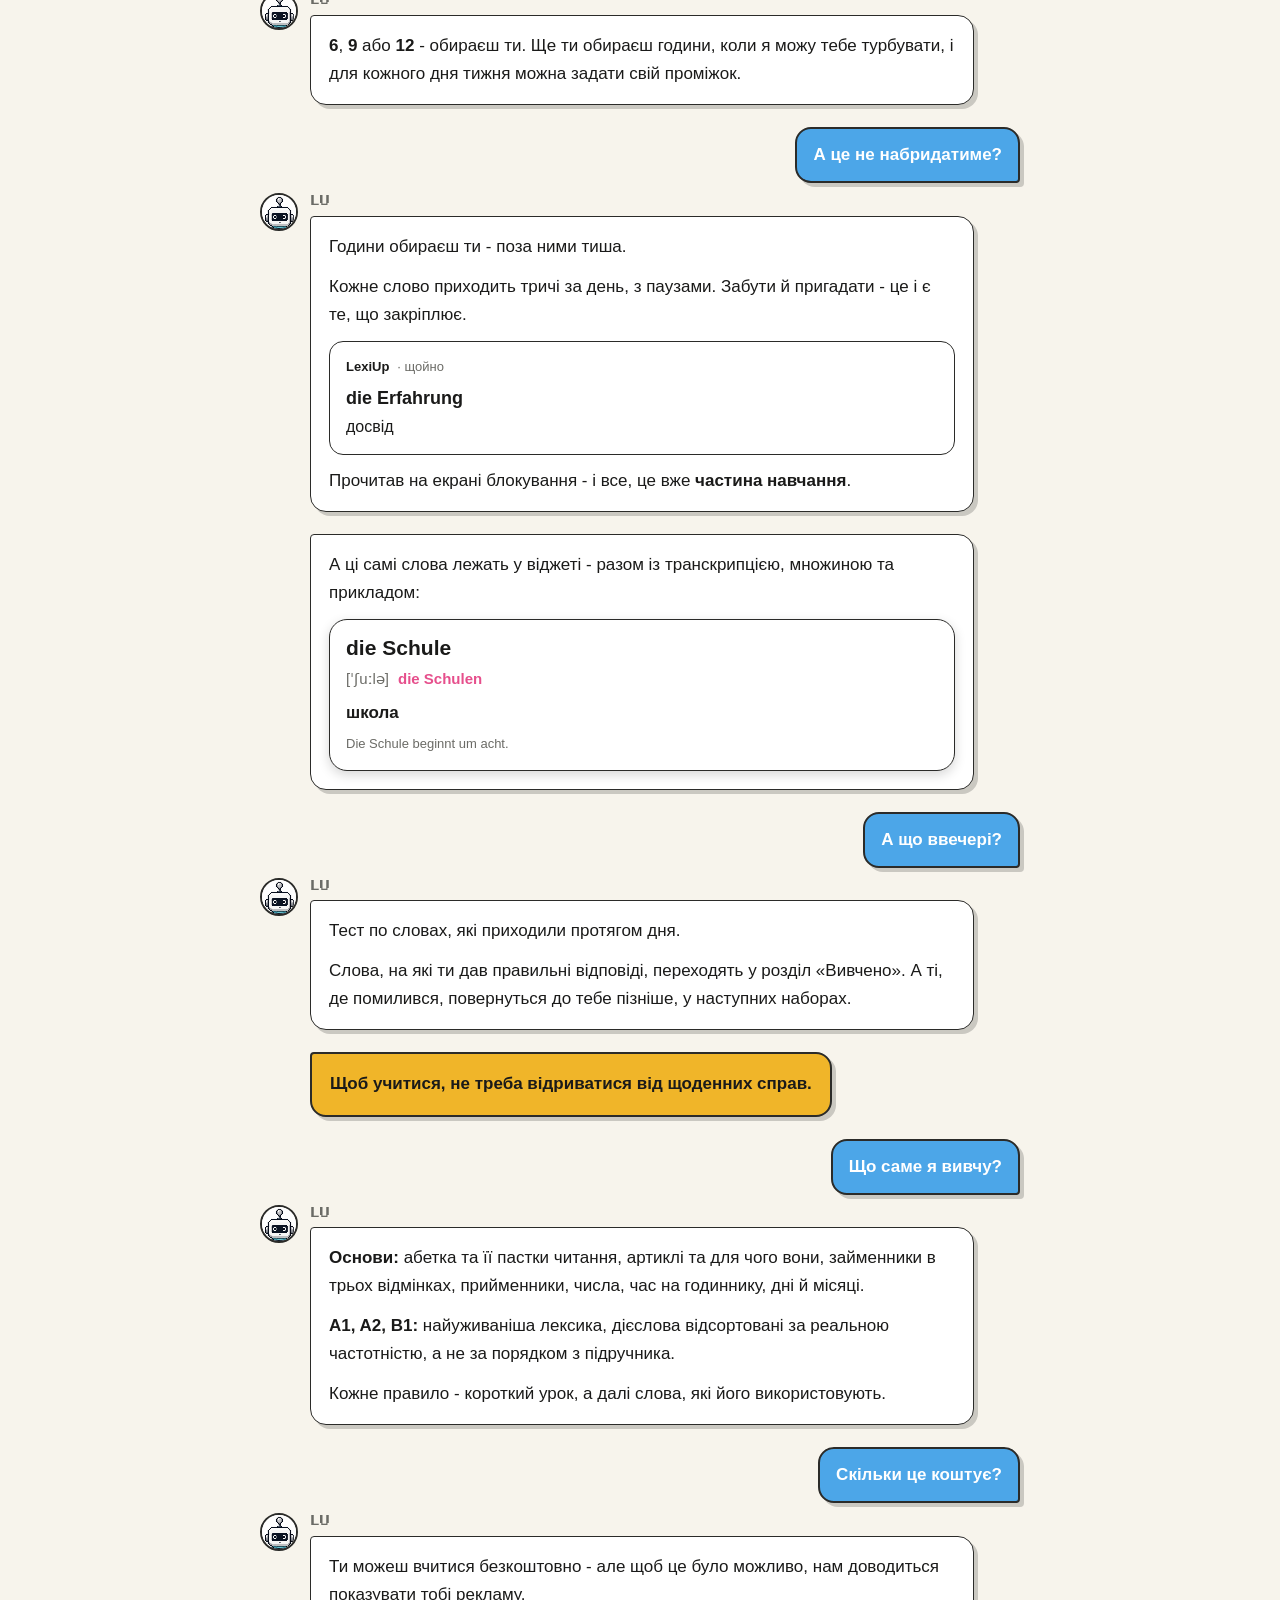
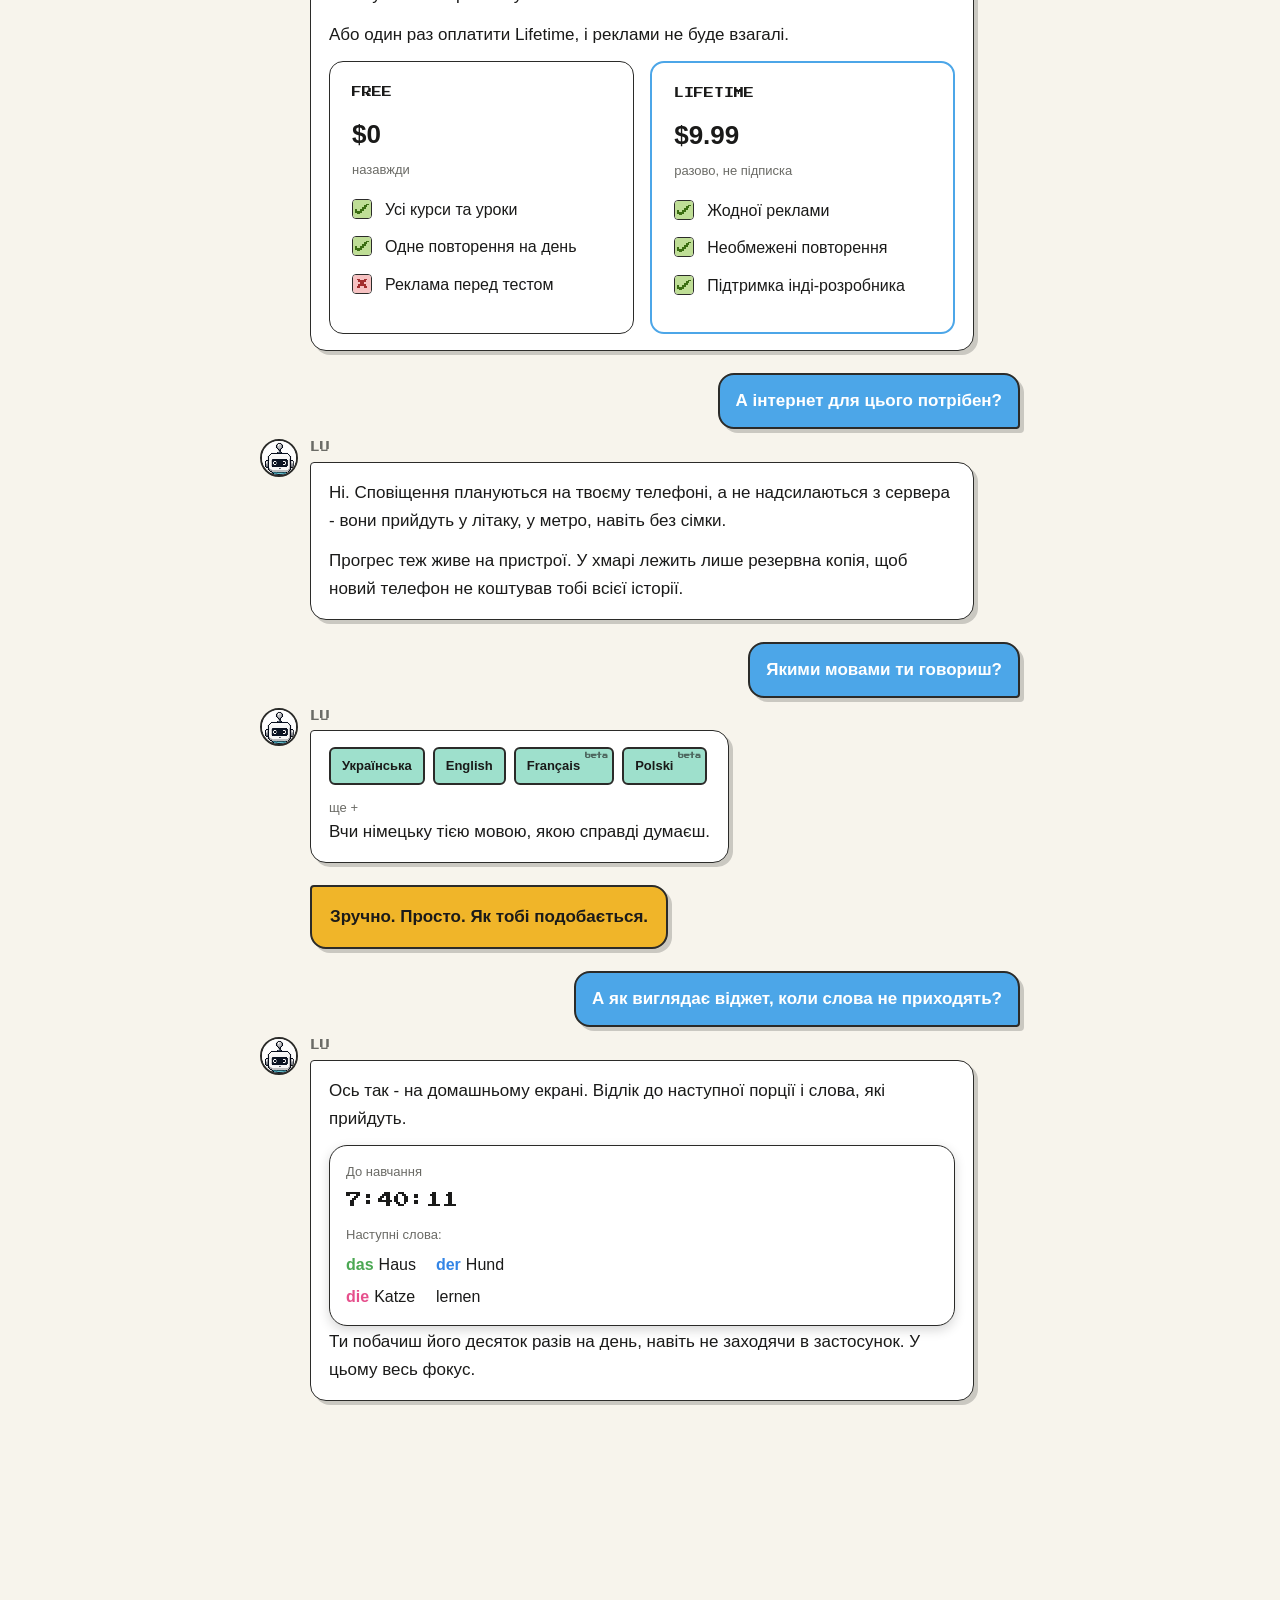
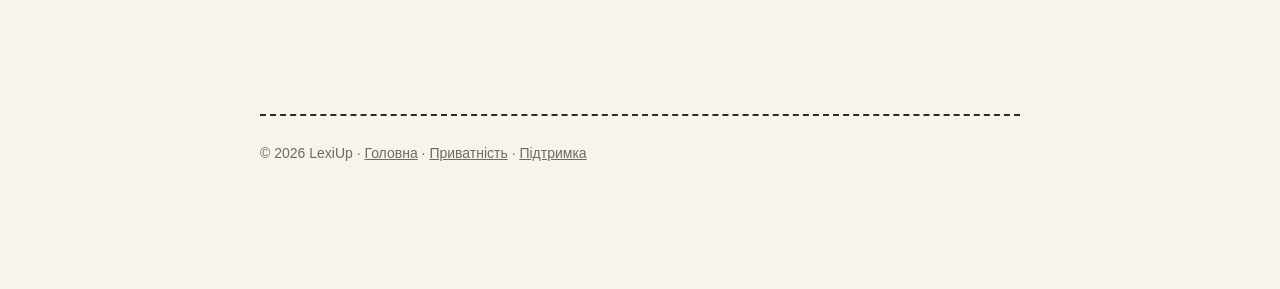
==== commit 50eae76f: "site: repair the stylesheet my own cleanup broke Stripping the class-driven keyframes with regexes l" ====
--- a/ua/index.html
+++ b/ua/index.html
@@ -391,25 +391,27 @@
    sway is the only motion on the page. */
 footer { position: relative; padding-right: 150px; padding-bottom: 34px; }
 
-/* Back to the screen's corner - it framed him better than the footer did.
-   Fixed, so he stays in the corner while the conversation scrolls past. */
+/* LU keeps the bottom-right corner of the window and floats above the
+   thread. The squash, the dash and the landing are played from script -
+   see the page's poke handler - so nothing here can outweigh them. */
 .footsig {
     position: fixed;
     right: -26px;
     bottom: -24px;
     width: 168px;
     z-index: 5;
+    cursor: pointer;
+    -webkit-tap-highlight-color: transparent;
     transition: transform .44s cubic-bezier(.45, 0, .55, 1);
 }
 
-/* The sway lives on the image so the wrapper's transform is free for the
-   escape - two animations on one element would fight. */
-.footsig img { transform-origin: bottom center; }
-
-/* Each pose sways on its own, mirrored, so the left one leans into the page
-   the way the right one does. Stated per pose rather than on the shared
-   selector - the later .footsig img rule made that ambiguous. */
-.footsig img { animation: lu-sway 4.5s ease-in-out infinite; }
+.footsig img {
+    display: block;
+    width: 100%;
+    image-rendering: pixelated;
+    transform-origin: bottom center;
+    animation: lu-sway 4.5s ease-in-out infinite;
+}
 
 /* Two poses, one per side. Both ship in the markup so the swap has nothing
    to load at the moment he lands. */
@@ -417,48 +419,19 @@
 .footsig.left .lu-r { display: none; }
 .footsig.left .lu-l { display: block; }
 
-/* Second post: the other bottom corner. Two only, so it reads as a dash
-   from one side to the other rather than random hopping. */
+/* The other post. Two only, so it reads as a dash across rather than
+   random hopping. */
 .footsig.left { left: -26px; right: auto; }
 
-/* Off through the side edge, then back in from the opposite one. Both
-   classes want the same offsets: leaving right and arriving from the right
-   are the same position. */
+/* Out through the side edge and in from the opposite one: leaving right and
+   arriving from the right are the same offset. */
 .footsig.escaping, .footsig.entering { transform: translateX(190%); }
 .footsig.left.escaping, .footsig.left.entering { transform: translateX(-190%); }
 .footsig.no-anim { transition: none; }
 
-/* Smear on the way out: he crouches, then stretches along the direction of
-   travel and blurs, the way a sprite reads as fast. */
-
-
-
-    55%  { transform: scale(1.32, .84);   filter: blur(1.5px); }
-    100% { transform: scale(1.55, .74);   filter: blur(3px); }
-}
-
-/* And settles on arrival instead of appearing rigid. */
-
-
-/* Lands stretched, squashes on impact, then springs back - the same
-   language as the poke, so arriving and being poked feel like one character. */
-
-    72%  { transform: scale(1.06, .95); }
-    100% { transform: scale(1, 1); }
-}
-
-.footsig img { display: block; width: 100%; image-rendering: pixelated; }
-
-/* Tap him and he says something. The bubble is a plain sibling, hidden until
-   JS shows it - with JS off he is simply a picture. */
-.footsig { cursor: pointer; -webkit-tap-highlight-color: transparent; }
-/* Both poses, and specific enough to beat the per-pose sway: on the left
-   that rule is three classes deep and was winning. */
-
-
-
-    70%  { transform: scale(.97, 1.04); }
-    100% { transform: scale(1, 1); }
+@keyframes lu-sway {
+    0%, 100% { transform: rotate(-3.5deg); }
+    50%      { transform: rotate(3.5deg); }
 }
 
 .lusay {
@@ -501,11 +474,8 @@
     50%      { transform: rotate(3.5deg); }
 }
 
-
-}
-
 @media (prefers-reduced-motion: reduce) {
-    .footsig img { animation: none !important; filter: none !important; }
+    .footsig img { animation: none; }
     .footsig { transition: none; }
 }
 
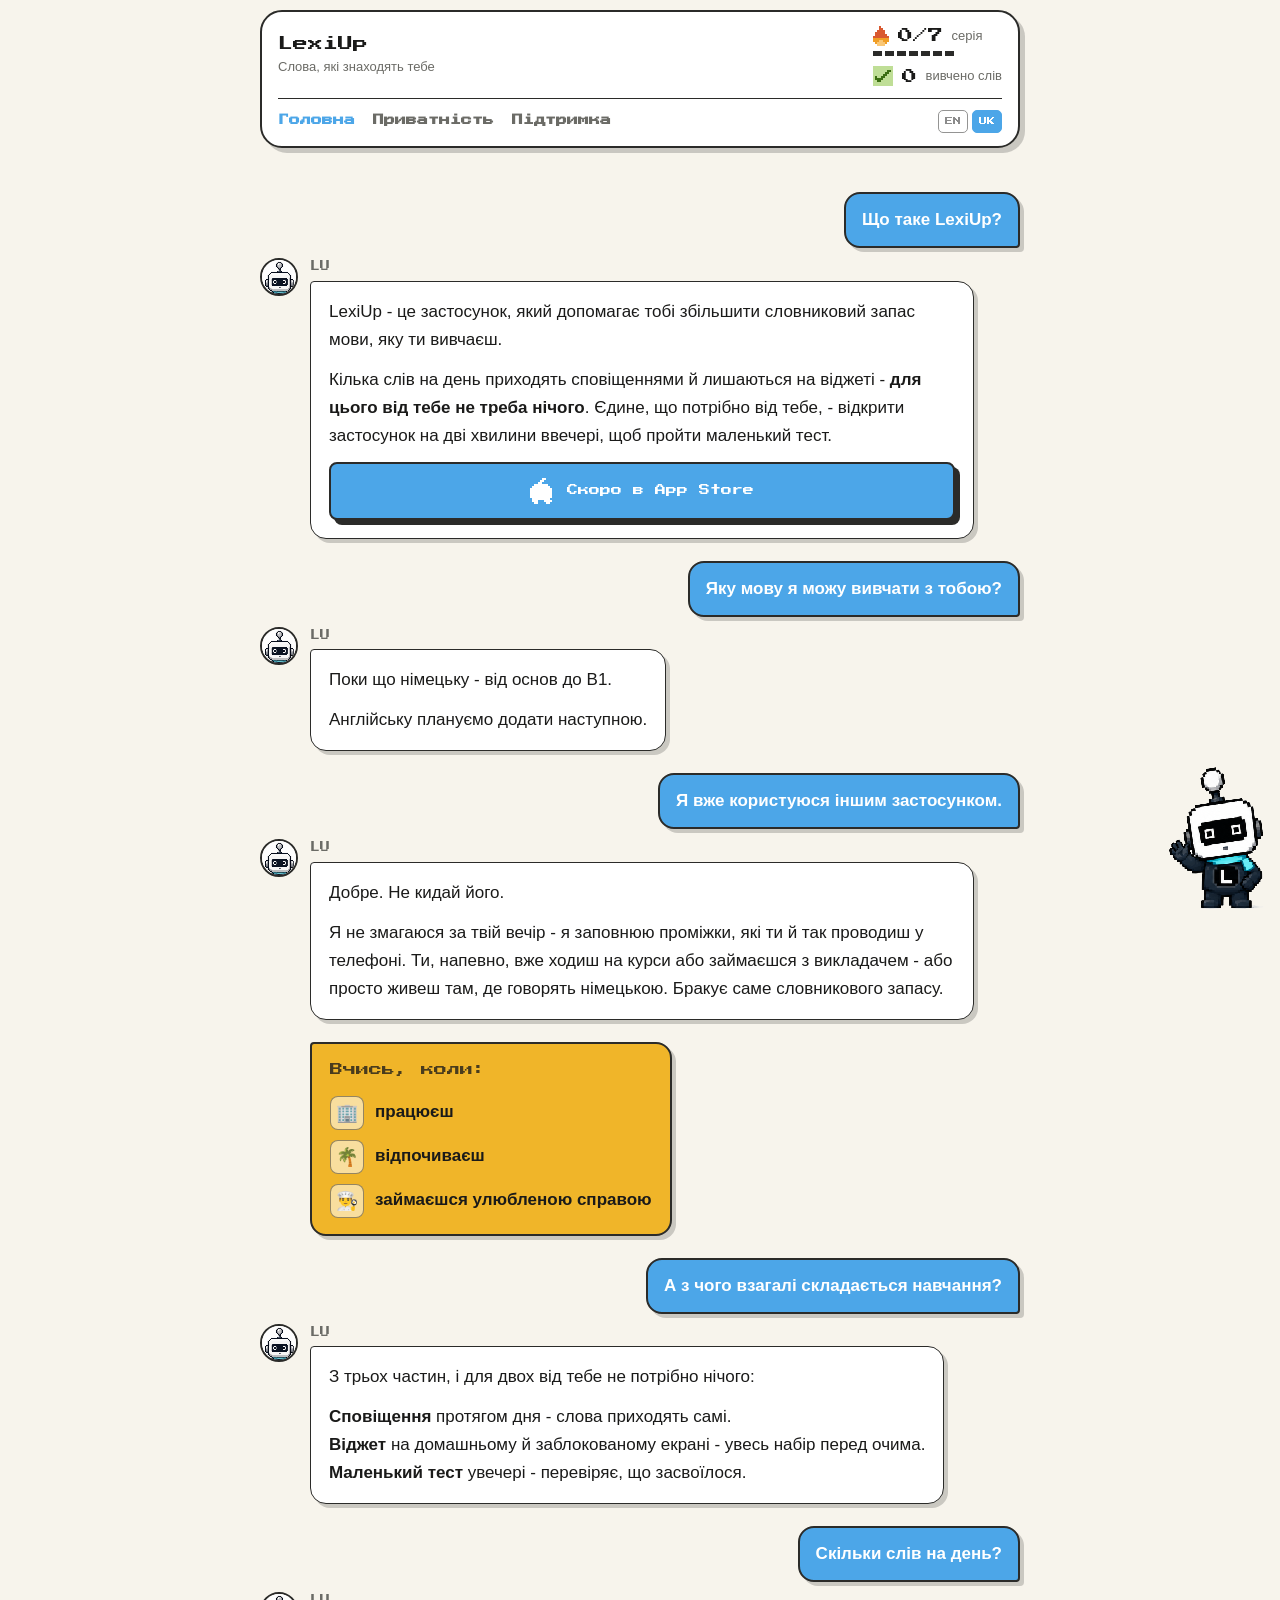
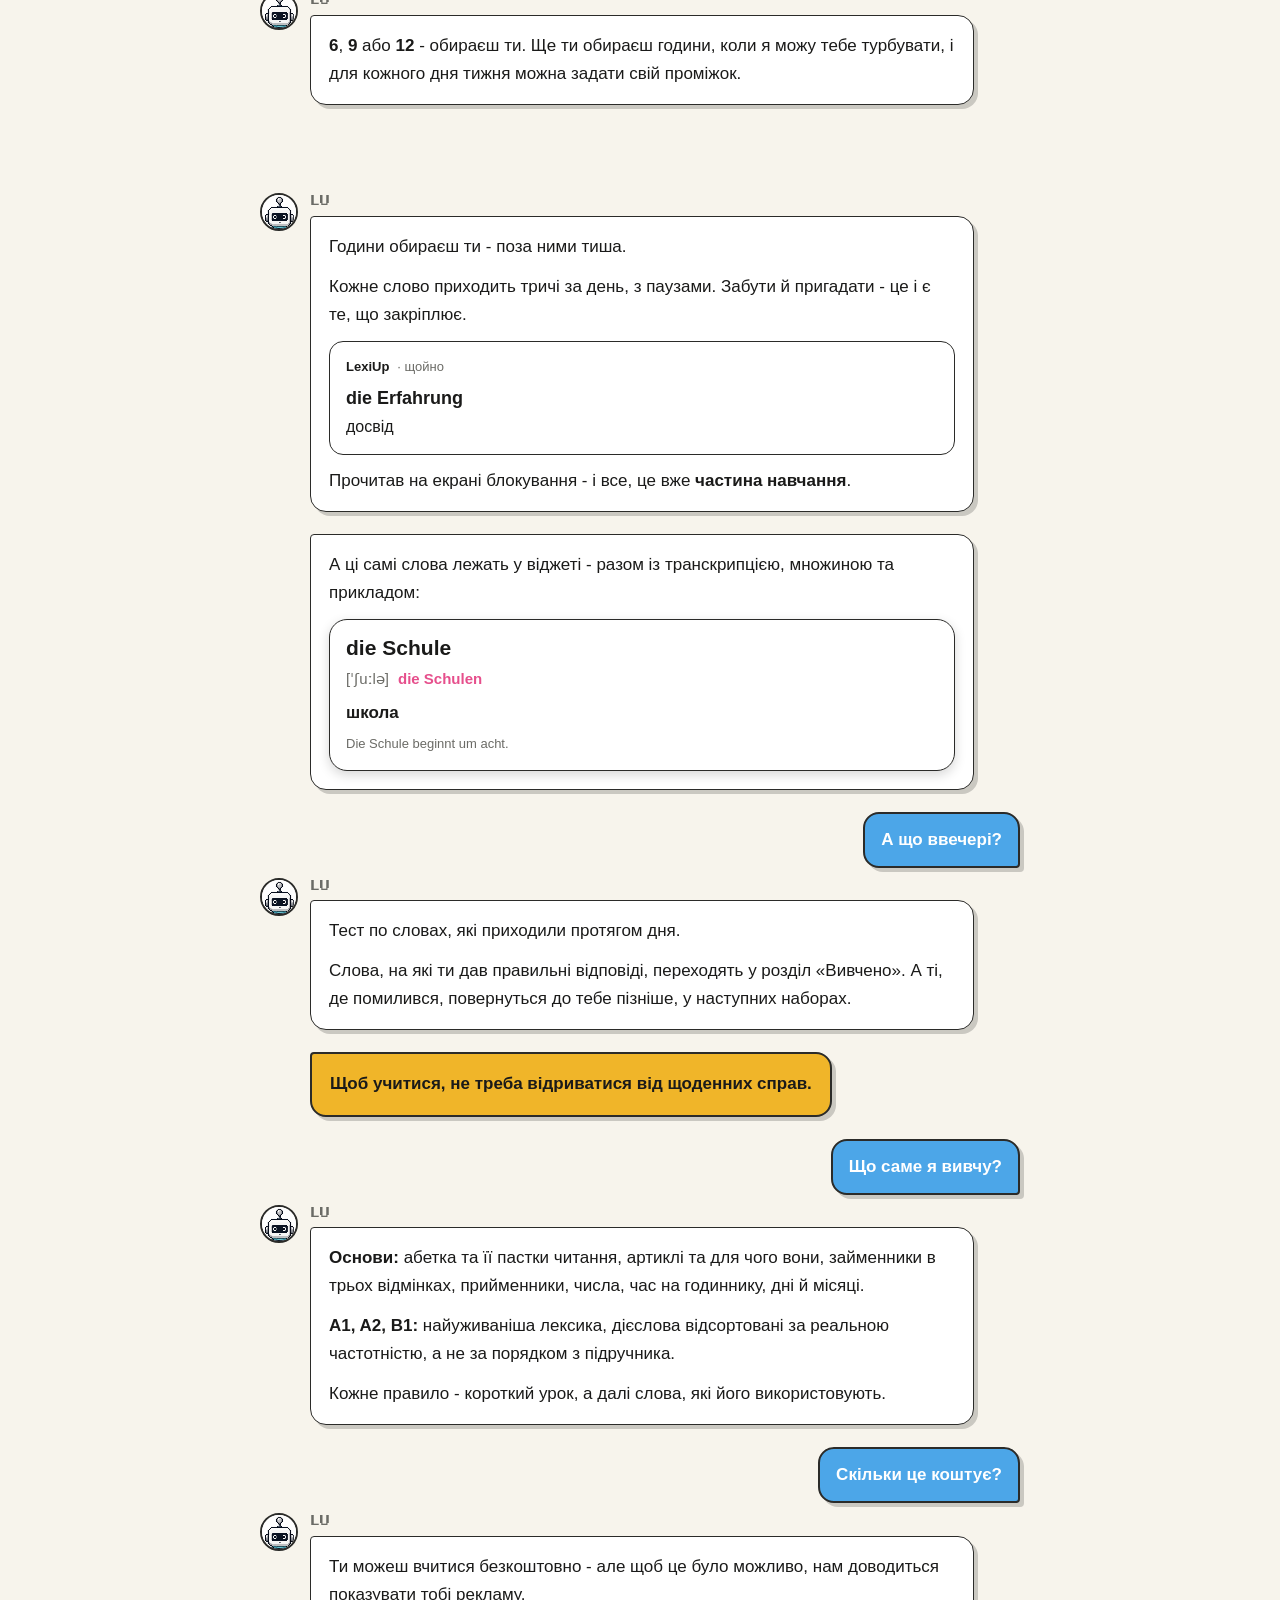
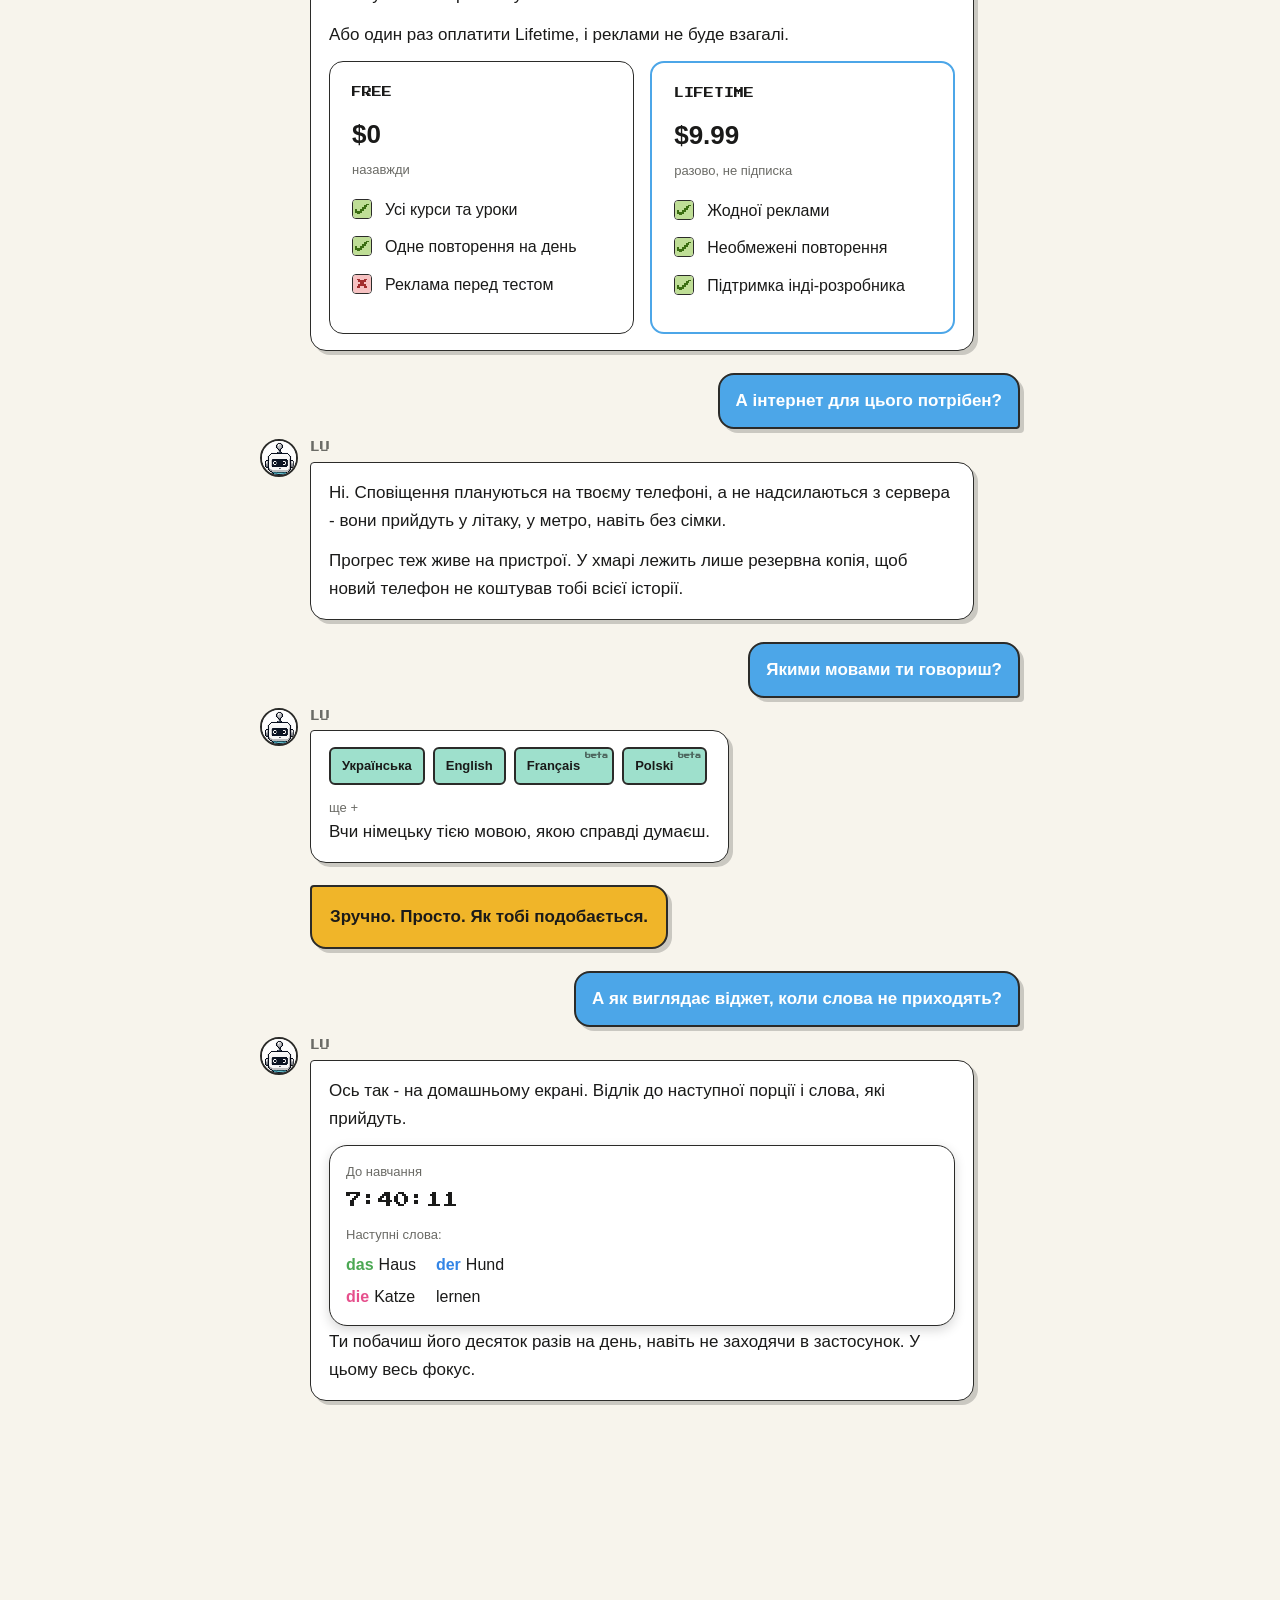
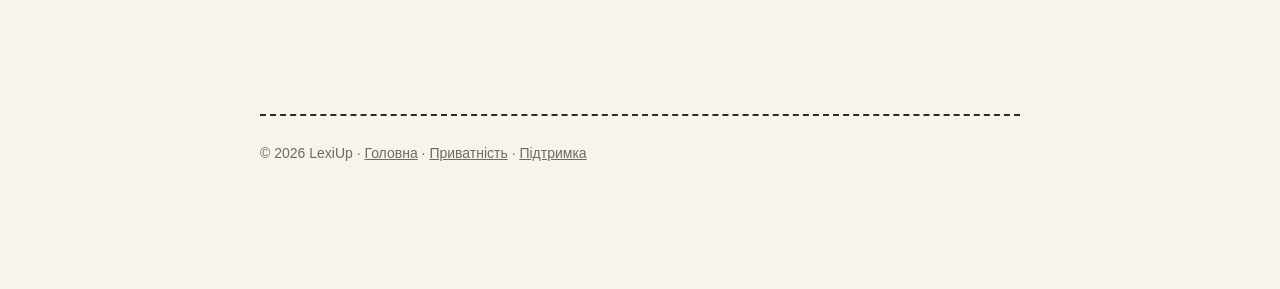
==== commit b0dad00e: "site: the squash layers onto the sway instead of replacing it A script animation replaces the CSS on" ====
--- a/ua/index.html
+++ b/ua/index.html
@@ -1419,22 +1419,30 @@
         return lu.querySelector(lu.classList.contains('left') ? '.lu-l' : '.lu-r');
     }
 
+    // composite: 'add' layers these on top of the CSS sway instead of
+    // replacing it. Replacing meant the sway kept running underneath and the
+    // image snapped to its new phase the moment the squash ended.
     function play(frames, ms, easing, fill) {
         if (calm || !pose().animate) return null;
-        return pose().animate(frames, {
-            duration: ms,
-            easing: easing || 'ease-out',
-            fill: fill || 'none'
-        });
+        try {
+            return pose().animate(frames, {
+                duration: ms,
+                easing: easing || 'ease-out',
+                fill: fill || 'none',
+                composite: 'add'
+            });
+        } catch (e) {
+            return pose().animate(frames, { duration: ms, easing: easing || 'ease-out', fill: fill || 'none' });
+        }
     }
 
     function squash() {
         play([
             { transform: 'scale(1, 1)' },
-            { transform: 'scale(1.07, .91)', offset: .35 },
-            { transform: 'scale(.97, 1.05)', offset: .7 },
+            { transform: 'scale(1.08, .9)', offset: .35 },
+            { transform: 'scale(.96, 1.06)', offset: .7 },
             { transform: 'scale(1, 1)' }
-        ], 320);
+        ], 340);
     }
 
     function speak() {
